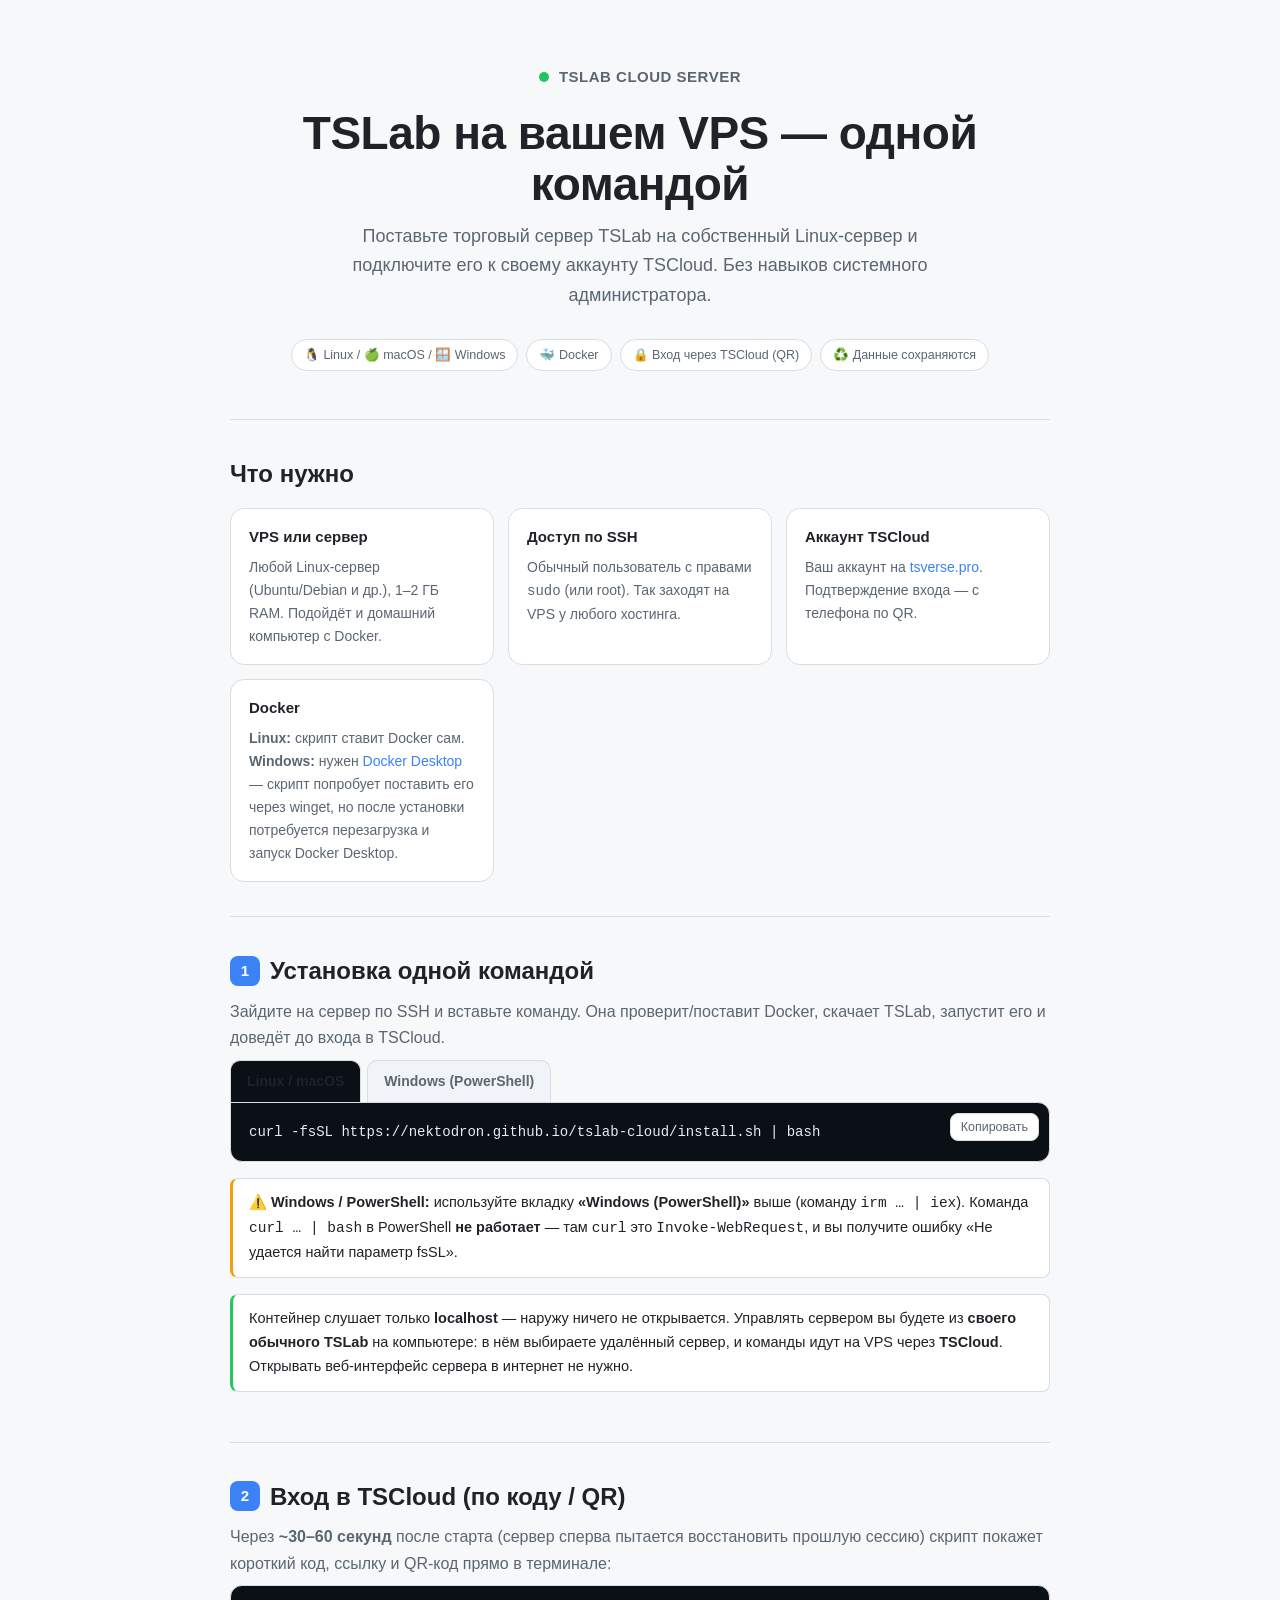
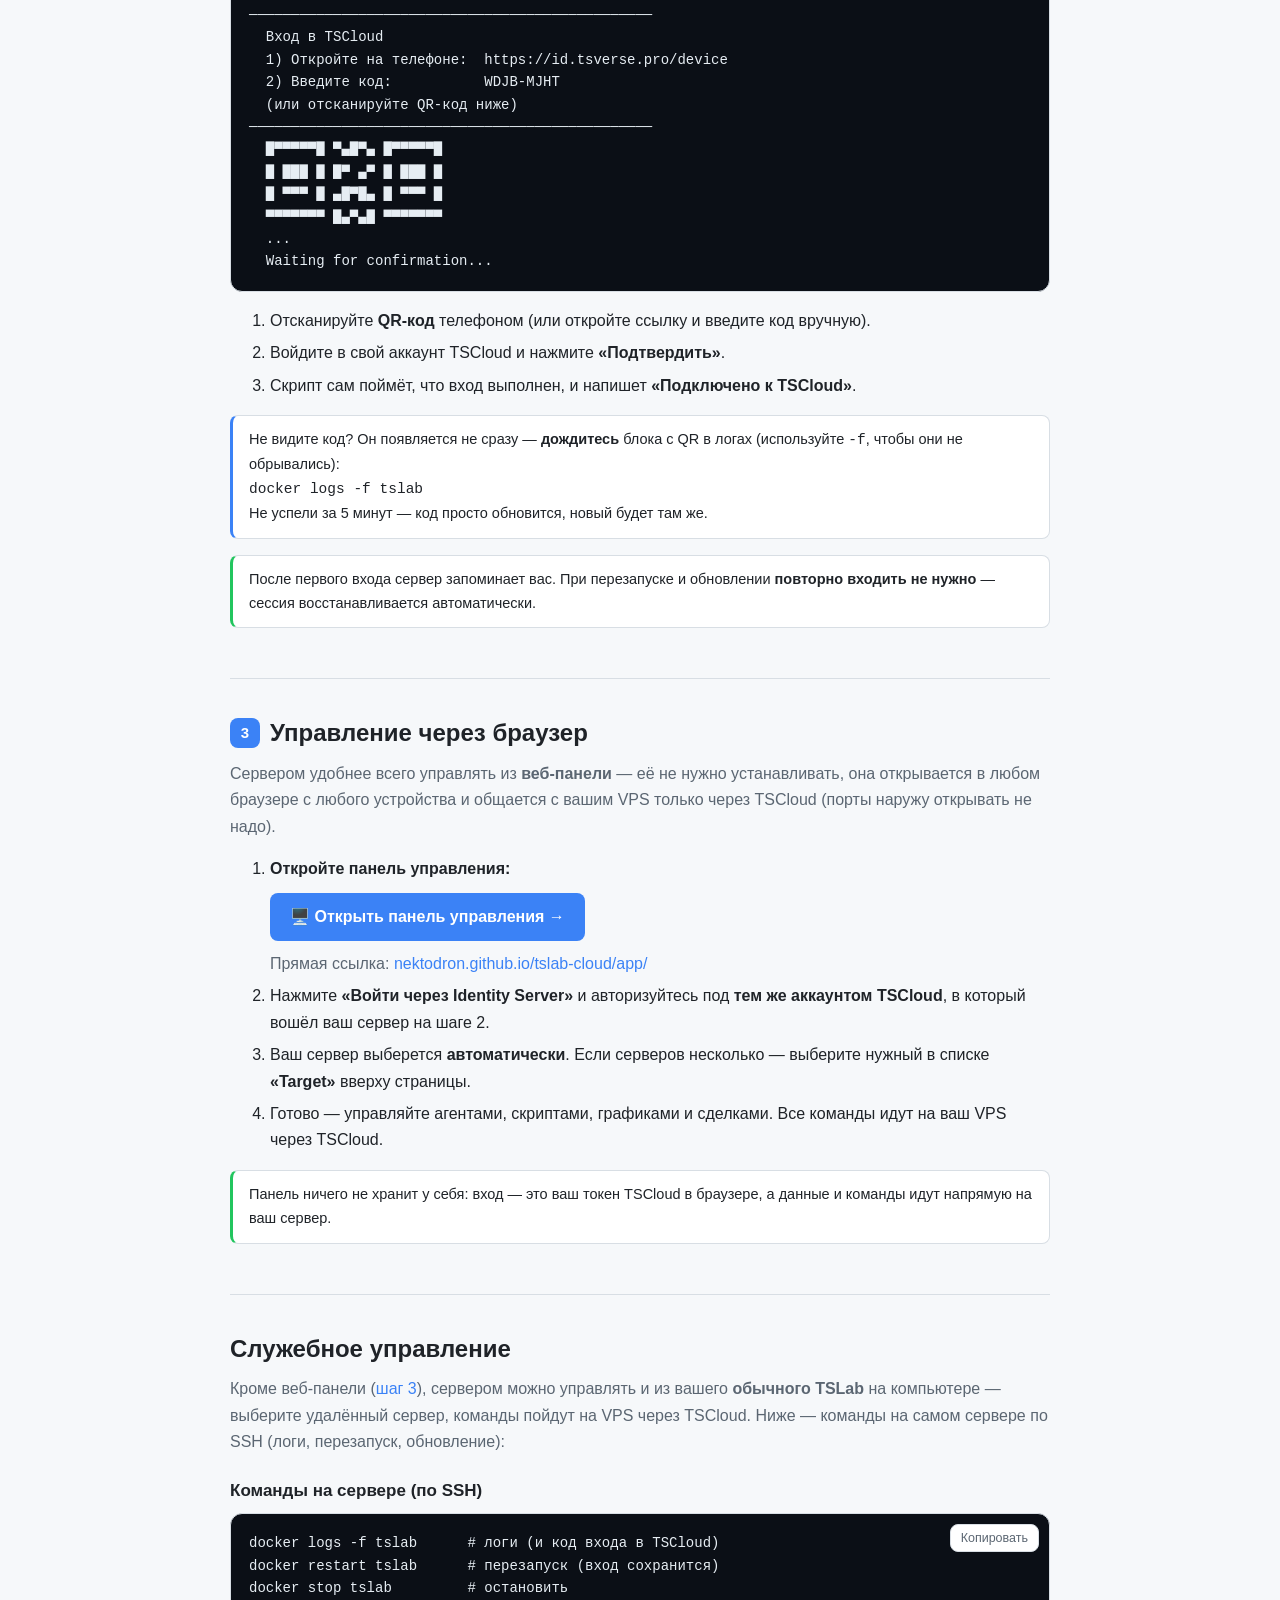
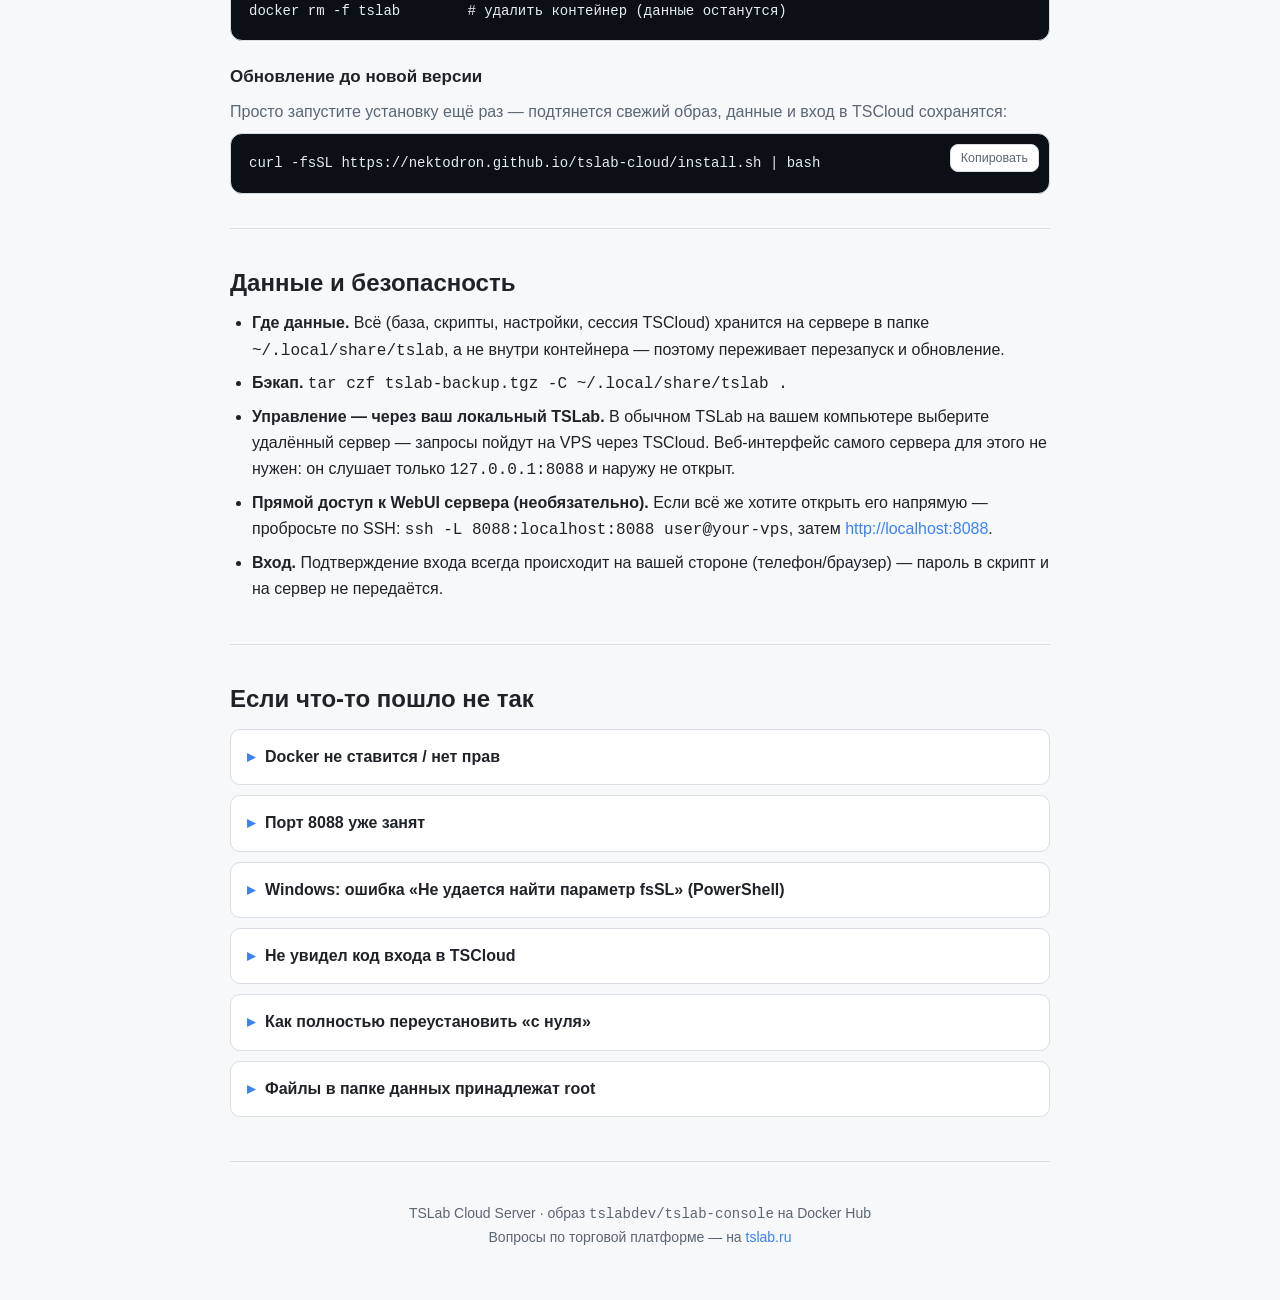
==== docs/index.html @ ffdb09c0 "Landing: fix TSCloud account link to tsverse.pro (was tscloud.pro)" ====
<!DOCTYPE html>
<html lang="ru">
<head>
<meta charset="utf-8">
<meta name="viewport" content="width=device-width, initial-scale=1">
<title>TSLab в облаке — установка на свой VPS</title>
<meta name="description" content="Поставьте торговый сервер TSLab на свой Linux VPS одной командой и подключите к своему аккаунту TSCloud. Без админских навыков.">
<style>
  :root{
    --bg:#0d1117; --panel:#161b22; --panel2:#1c2230; --border:#2b3340;
    --text:#e6edf3; --muted:#9aa7b4; --accent:#3b82f6; --accent2:#22c55e;
    --code:#0b0f16; --warn:#f59e0b; --radius:14px;
  }
  @media (prefers-color-scheme: light){
    :root{ --bg:#f6f8fa; --panel:#ffffff; --panel2:#f0f3f7; --border:#d8dee4;
      --text:#1f2328; --muted:#5b6672; --code:#0b0f16; }
  }
  *{box-sizing:border-box}
  html{scroll-behavior:smooth}
  body{margin:0;background:var(--bg);color:var(--text);
    font:16px/1.65 -apple-system,BlinkMacSystemFont,"Segoe UI",Roboto,Helvetica,Arial,sans-serif;
    -webkit-font-smoothing:antialiased}
  a{color:var(--accent);text-decoration:none}
  a:hover{text-decoration:underline}
  .wrap{max-width:860px;margin:0 auto;padding:0 20px}
  header.hero{padding:64px 0 40px;text-align:center}
  .logo{display:inline-flex;align-items:center;gap:10px;font-weight:700;font-size:15px;
    color:var(--muted);letter-spacing:.5px;text-transform:uppercase}
  .logo .dot{width:10px;height:10px;border-radius:50%;background:var(--accent2)}
  h1{font-size:clamp(30px,5vw,46px);line-height:1.1;margin:18px 0 12px;letter-spacing:-.5px}
  .sub{font-size:18px;color:var(--muted);max-width:620px;margin:0 auto 28px}
  .badges{display:flex;gap:8px;justify-content:center;flex-wrap:wrap;margin-bottom:8px}
  .badge{font-size:12.5px;color:var(--muted);background:var(--panel);border:1px solid var(--border);
    border-radius:999px;padding:5px 12px}
  section{padding:34px 0;border-top:1px solid var(--border)}
  h2{font-size:24px;margin:0 0 6px;display:flex;align-items:center;gap:10px}
  h2 .n{display:inline-grid;place-items:center;width:30px;height:30px;border-radius:8px;
    background:var(--accent);color:#fff;font-size:15px;font-weight:700;flex:0 0 auto}
  h3{font-size:17px;margin:22px 0 8px}
  p{margin:8px 0}
  .muted{color:var(--muted)}
  ul{margin:8px 0;padding-left:22px}
  li{margin:6px 0}
  .grid{display:grid;grid-template-columns:repeat(auto-fit,minmax(220px,1fr));gap:14px;margin-top:14px}
  .card{background:var(--panel);border:1px solid var(--border);border-radius:var(--radius);padding:16px 18px}
  .card h4{margin:0 0 6px;font-size:15px}
  .card p{margin:0;font-size:14px;color:var(--muted)}
  /* tabs */
  .tabs{display:flex;gap:6px;margin-bottom:0}
  .tab{padding:9px 16px;border:1px solid var(--border);border-bottom:none;background:var(--panel2);
    color:var(--muted);border-radius:10px 10px 0 0;cursor:pointer;font-size:14px;font-weight:600}
  .tab.active{background:var(--code);color:var(--text)}
  .codewrap{position:relative;background:var(--code);border:1px solid var(--border);border-radius:0 12px 12px 12px}
  .codewrap.solo{border-radius:12px}
  pre{margin:0;padding:18px 56px 18px 18px;overflow-x:auto;color:#e6edf3;
    font:14px/1.6 ui-monospace,SFMono-Regular,Menlo,Consolas,monospace}
  .copy{position:absolute;top:10px;right:10px;background:var(--panel);border:1px solid var(--border);
    color:var(--muted);border-radius:8px;padding:6px 10px;font-size:12.5px;cursor:pointer;transition:.15s}
  .copy:hover{color:var(--text);border-color:var(--accent)}
  .copy.done{color:var(--accent2);border-color:var(--accent2)}
  .hide{display:none}
  .note{background:var(--panel);border:1px solid var(--border);border-left:3px solid var(--accent);
    border-radius:8px;padding:12px 16px;margin:16px 0;font-size:14.5px}
  .note.warn{border-left-color:var(--warn)}
  .note.ok{border-left-color:var(--accent2)}
  details{background:var(--panel);border:1px solid var(--border);border-radius:10px;padding:0 16px;margin:10px 0}
  summary{cursor:pointer;padding:14px 0;font-weight:600;list-style:none}
  summary::-webkit-details-marker{display:none}
  summary::before{content:"▸";margin-right:10px;color:var(--accent)}
  details[open] summary::before{content:"▾"}
  details .body{padding:0 0 14px;color:var(--muted);font-size:14.5px}
  kbd{background:var(--panel2);border:1px solid var(--border);border-radius:5px;padding:1px 6px;font-size:13px;
    font-family:ui-monospace,monospace}
  footer{padding:40px 0 60px;text-align:center;color:var(--muted);font-size:14px;border-top:1px solid var(--border)}
  .step-flow{counter-reset:none}
</style>
</head>
<body>
<div class="wrap">

  <header class="hero">
    <div class="logo"><span class="dot"></span> TSLab Cloud Server</div>
    <h1>TSLab на вашем VPS — одной командой</h1>
    <p class="sub">Поставьте торговый сервер TSLab на собственный Linux-сервер и подключите его
      к своему аккаунту TSCloud. Без навыков системного администратора.</p>
    <div class="badges">
      <span class="badge">🐧 Linux / 🍏 macOS / 🪟 Windows</span>
      <span class="badge">🐳 Docker</span>
      <span class="badge">🔒 Вход через TSCloud (QR)</span>
      <span class="badge">♻️ Данные сохраняются</span>
    </div>
  </header>

  <!-- ТРЕБОВАНИЯ -->
  <section id="req">
    <h2>Что нужно</h2>
    <div class="grid">
      <div class="card"><h4>VPS или сервер</h4><p>Любой Linux-сервер (Ubuntu/Debian и др.), 1–2 ГБ RAM. Подойдёт и домашний компьютер с Docker.</p></div>
      <div class="card"><h4>Доступ по SSH</h4><p>Обычный пользователь с правами <code>sudo</code> (или root). Так заходят на VPS у любого хостинга.</p></div>
      <div class="card"><h4>Аккаунт TSCloud</h4><p>Ваш аккаунт на <a href="https://www.tsverse.pro/" target="_blank" rel="noopener">tsverse.pro</a>. Подтверждение входа — с телефона по QR.</p></div>
      <div class="card"><h4>Docker</h4><p><b>Linux:</b> скрипт ставит Docker сам. <b>Windows:</b> нужен
        <a href="https://www.docker.com/products/docker-desktop/" target="_blank" rel="noopener">Docker Desktop</a>
        — скрипт попробует поставить его через winget, но после установки потребуется перезагрузка и запуск Docker Desktop.</p></div>
    </div>
  </section>

  <!-- ШАГ 1 -->
  <section id="install">
    <h2><span class="n">1</span> Установка одной командой</h2>
    <p class="muted">Зайдите на сервер по SSH и вставьте команду. Она проверит/поставит Docker, скачает
      TSLab, запустит его и доведёт до входа в TSCloud.</p>

    <div class="tabs">
      <div class="tab active" data-os="nix">Linux / macOS</div>
      <div class="tab" data-os="win">Windows (PowerShell)</div>
    </div>

    <div class="codewrap" data-pane="nix">
      <button class="copy">Копировать</button>
      <pre><code>curl -fsSL https://nektodron.github.io/tslab-cloud/install.sh | bash</code></pre>
    </div>
    <div class="codewrap hide" data-pane="win">
      <button class="copy">Копировать</button>
      <pre><code>irm https://nektodron.github.io/tslab-cloud/install.ps1 | iex</code></pre>
    </div>

    <div class="note warn">⚠️ <b>Windows / PowerShell:</b> используйте вкладку <b>«Windows (PowerShell)»</b> выше
      (команду <code>irm … | iex</code>). Команда <code>curl … | bash</code> в PowerShell <b>не работает</b> —
      там <code>curl</code> это <code>Invoke-WebRequest</code>, и вы получите ошибку «Не удается найти параметр fsSL».</div>

    <div class="note ok">Контейнер слушает только <b>localhost</b> — наружу ничего не открывается.
      Управлять сервером вы будете из <b>своего обычного TSLab</b> на компьютере: в нём выбираете
      удалённый сервер, и команды идут на VPS через <b>TSCloud</b>. Открывать веб-интерфейс сервера в интернет не нужно.</div>
  </section>

  <!-- ШАГ 2 -->
  <section id="login">
    <h2><span class="n">2</span> Вход в TSCloud (по коду / QR)</h2>
    <p class="muted">Через <b>~30–60 секунд</b> после старта (сервер сперва пытается восстановить прошлую
      сессию) скрипт покажет короткий код, ссылку и QR-код прямо в терминале:</p>
    <div class="codewrap solo">
<pre><code>────────────────────────────────────────────────
  Вход в TSCloud
  1) Откройте на телефоне:  https://id.tsverse.pro/device
  2) Введите код:           WDJB-MJHT
  (или отсканируйте QR-код ниже)
────────────────────────────────────────────────
  █▀▀▀▀▀█ ▀▄█▀▄ █▀▀▀▀▀█
  █ ███ █ █▀ ▄▀ █ ███ █
  █ ▀▀▀ █ ▄█▀█▄ █ ▀▀▀ █
  ▀▀▀▀▀▀▀ █▄▀▄█ ▀▀▀▀▀▀▀
  ...
  Waiting for confirmation...</code></pre>
    </div>
    <ol>
      <li>Отсканируйте <b>QR-код</b> телефоном (или откройте ссылку и введите код вручную).</li>
      <li>Войдите в свой аккаунт TSCloud и нажмите <b>«Подтвердить»</b>.</li>
      <li>Скрипт сам поймёт, что вход выполнен, и напишет <b>«Подключено к TSCloud»</b>.</li>
    </ol>
    <div class="note">Не видите код? Он появляется не сразу — <b>дождитесь</b> блока с QR в логах
      (используйте <code>-f</code>, чтобы они не обрывались):
      <br><code>docker logs -f tslab</code>
      <br>Не успели за 5 минут — код просто обновится, новый будет там же.</div>
    <div class="note ok">После первого входа сервер запоминает вас. При перезапуске и обновлении
      <b>повторно входить не нужно</b> — сессия восстанавливается автоматически.</div>
  </section>

  <!-- ШАГ 3 -->
  <section id="panel">
    <h2><span class="n">3</span> Управление через браузер</h2>
    <p class="muted">Сервером удобнее всего управлять из <b>веб-панели</b> — её не нужно устанавливать,
      она открывается в любом браузере с любого устройства и общается с вашим VPS только через TSCloud
      (порты наружу открывать не надо).</p>
    <ol>
      <li><b>Откройте панель управления:</b>
        <div style="margin:10px 0">
          <a href="app/" target="_blank" rel="noopener"
             style="background:var(--accent);color:#fff;padding:11px 20px;border-radius:8px;text-decoration:none;font-weight:600;display:inline-block">🖥️ Открыть панель управления →</a>
        </div>
        <span class="muted">Прямая ссылка: <a href="app/" target="_blank" rel="noopener">nektodron.github.io/tslab-cloud/app/</a></span>
      </li>
      <li>Нажмите <b>«Войти через Identity Server»</b> и авторизуйтесь под <b>тем же аккаунтом TSCloud</b>,
        в который вошёл ваш сервер на шаге 2.</li>
      <li>Ваш сервер выберется <b>автоматически</b>. Если серверов несколько — выберите нужный в списке
        <b>«Target»</b> вверху страницы.</li>
      <li>Готово — управляйте агентами, скриптами, графиками и сделками. Все команды идут на ваш VPS через TSCloud.</li>
    </ol>
    <div class="note ok">Панель ничего не хранит у себя: вход — это ваш токен TSCloud в браузере, а данные
      и команды идут напрямую на ваш сервер.</div>
  </section>

  <!-- УПРАВЛЕНИЕ -->
  <section id="manage">
    <h2>Служебное управление</h2>
    <p class="muted">Кроме веб-панели (<a href="#panel">шаг 3</a>), сервером можно управлять и из вашего
      <b>обычного TSLab</b> на компьютере — выберите удалённый сервер, команды пойдут на VPS через TSCloud.
      Ниже — команды на самом сервере по SSH (логи, перезапуск, обновление):</p>
    <h3>Команды на сервере (по SSH)</h3>
    <div class="codewrap solo">
      <button class="copy">Копировать</button>
<pre><code>docker logs -f tslab      # логи (и код входа в TSCloud)
docker restart tslab      # перезапуск (вход сохранится)
docker stop tslab         # остановить
docker rm -f tslab        # удалить контейнер (данные останутся)</code></pre>
    </div>

    <h3>Обновление до новой версии</h3>
    <p class="muted">Просто запустите установку ещё раз — подтянется свежий образ, данные и вход в TSCloud сохранятся:</p>
    <div class="codewrap solo">
      <button class="copy">Копировать</button>
      <pre><code>curl -fsSL https://nektodron.github.io/tslab-cloud/install.sh | bash</code></pre>
    </div>
  </section>

  <!-- ДАННЫЕ И БЕЗОПАСНОСТЬ -->
  <section id="data">
    <h2>Данные и безопасность</h2>
    <ul>
      <li><b>Где данные.</b> Всё (база, скрипты, настройки, сессия TSCloud) хранится на сервере в папке
        <code>~/.local/share/tslab</code>, а не внутри контейнера — поэтому переживает перезапуск и обновление.</li>
      <li><b>Бэкап.</b> <code>tar czf tslab-backup.tgz -C ~/.local/share/tslab .</code></li>
      <li><b>Управление — через ваш локальный TSLab.</b> В обычном TSLab на вашем компьютере выберите
        удалённый сервер — запросы пойдут на VPS через TSCloud. Веб-интерфейс самого сервера для этого не
        нужен: он слушает только <code>127.0.0.1:8088</code> и наружу не открыт.</li>
      <li><b>Прямой доступ к WebUI сервера (необязательно).</b> Если всё же хотите открыть его напрямую —
        пробросьте по SSH: <code>ssh -L 8088:localhost:8088 user@your-vps</code>, затем
        <a href="http://localhost:8088" target="_blank" rel="noopener">http://localhost:8088</a>.</li>
      <li><b>Вход.</b> Подтверждение входа всегда происходит на вашей стороне (телефон/браузер) — пароль в
        скрипт и на сервер не передаётся.</li>
    </ul>
  </section>

  <!-- TROUBLESHOOTING -->
  <section id="faq">
    <h2>Если что-то пошло не так</h2>

    <details><summary>Docker не ставится / нет прав</summary>
      <div class="body">Нужны права <kbd>sudo</kbd> или root. На большинстве VPS вы заходите под root либо под
        пользователем с sudo. Установить Docker вручную: <a href="https://docs.docker.com/engine/install/" target="_blank" rel="noopener">docs.docker.com/engine/install</a>, затем запустите команду установки снова.</div></details>

    <details><summary>Порт 8088 уже занят</summary>
      <div class="body">Запустите с другим портом:
        <br><code>TSLAB_PORT=8090 bash -c "$(curl -fsSL https://nektodron.github.io/tslab-cloud/install.sh)"</code></div></details>

    <details><summary>Windows: ошибка «Не удается найти параметр fsSL» (PowerShell)</summary>
      <div class="body">Вы вставили Linux-команду в PowerShell. Возьмите команду из вкладки
        <b>Windows (PowerShell)</b>:
        <br><code>irm https://nektodron.github.io/tslab-cloud/install.ps1 | iex</code></div></details>

    <details><summary>Не увидел код входа в TSCloud</summary>
      <div class="body">Код появляется через <b>~30–60 секунд</b> после старта (сервер сперва пытается
        восстановить прошлую сессию). Смотрите логи с <code>-f</code> и дождитесь блока с QR:
        <code>docker logs -f tslab</code>. Если вход уже был выполнен ранее, кода не будет — сессия
        восстановлена автоматически.</div></details>

    <details><summary>Как полностью переустановить «с нуля»</summary>
      <div class="body">Удалите контейнер и данные, затем установите заново:
        <br><code>docker rm -f tslab &amp;&amp; rm -rf ~/.local/share/tslab</code></div></details>

    <details><summary>Файлы в папке данных принадлежат root</summary>
      <div class="body">Контейнер работает от root, поэтому файлы в <code>~/.local/share/tslab</code> создаются от
        root. На своём VPS это нормально. Управлять/удалять их можно через <kbd>sudo</kbd>.</div></details>
  </section>

  <footer>
    TSLab Cloud Server · образ <code>tslabdev/tslab-console</code> на Docker Hub<br>
    Вопросы по торговой платформе — на <a href="https://tslab.ru" target="_blank" rel="noopener">tslab.ru</a>
  </footer>

</div>

<script>
  // tabs
  document.querySelectorAll('.tab').forEach(function(t){
    t.addEventListener('click', function(){
      document.querySelectorAll('.tab').forEach(x=>x.classList.remove('active'));
      t.classList.add('active');
      var os = t.dataset.os;
      document.querySelectorAll('[data-pane]').forEach(function(p){
        p.classList.toggle('hide', p.dataset.pane !== os);
      });
    });
  });
  // copy buttons
  document.querySelectorAll('.copy').forEach(function(btn){
    btn.addEventListener('click', function(){
      var code = btn.parentElement.querySelector('code').innerText;
      navigator.clipboard.writeText(code).then(function(){
        var old = btn.textContent;
        btn.textContent = 'Скопировано ✓'; btn.classList.add('done');
        setTimeout(function(){ btn.textContent = old; btn.classList.remove('done'); }, 1600);
      });
    });
  });
  // Auto-select the Windows tab for Windows visitors — the most common install mistake is pasting
  // the Linux `curl … | bash` command into PowerShell.
  (function(){
    var isWin = /Win/i.test(navigator.platform || '') || /Windows/i.test(navigator.userAgent || '');
    if (isWin) {
      var winTab = document.querySelector('.tab[data-os="win"]');
      if (winTab) winTab.click();
    }
  })();
</script>
</body>
</html>
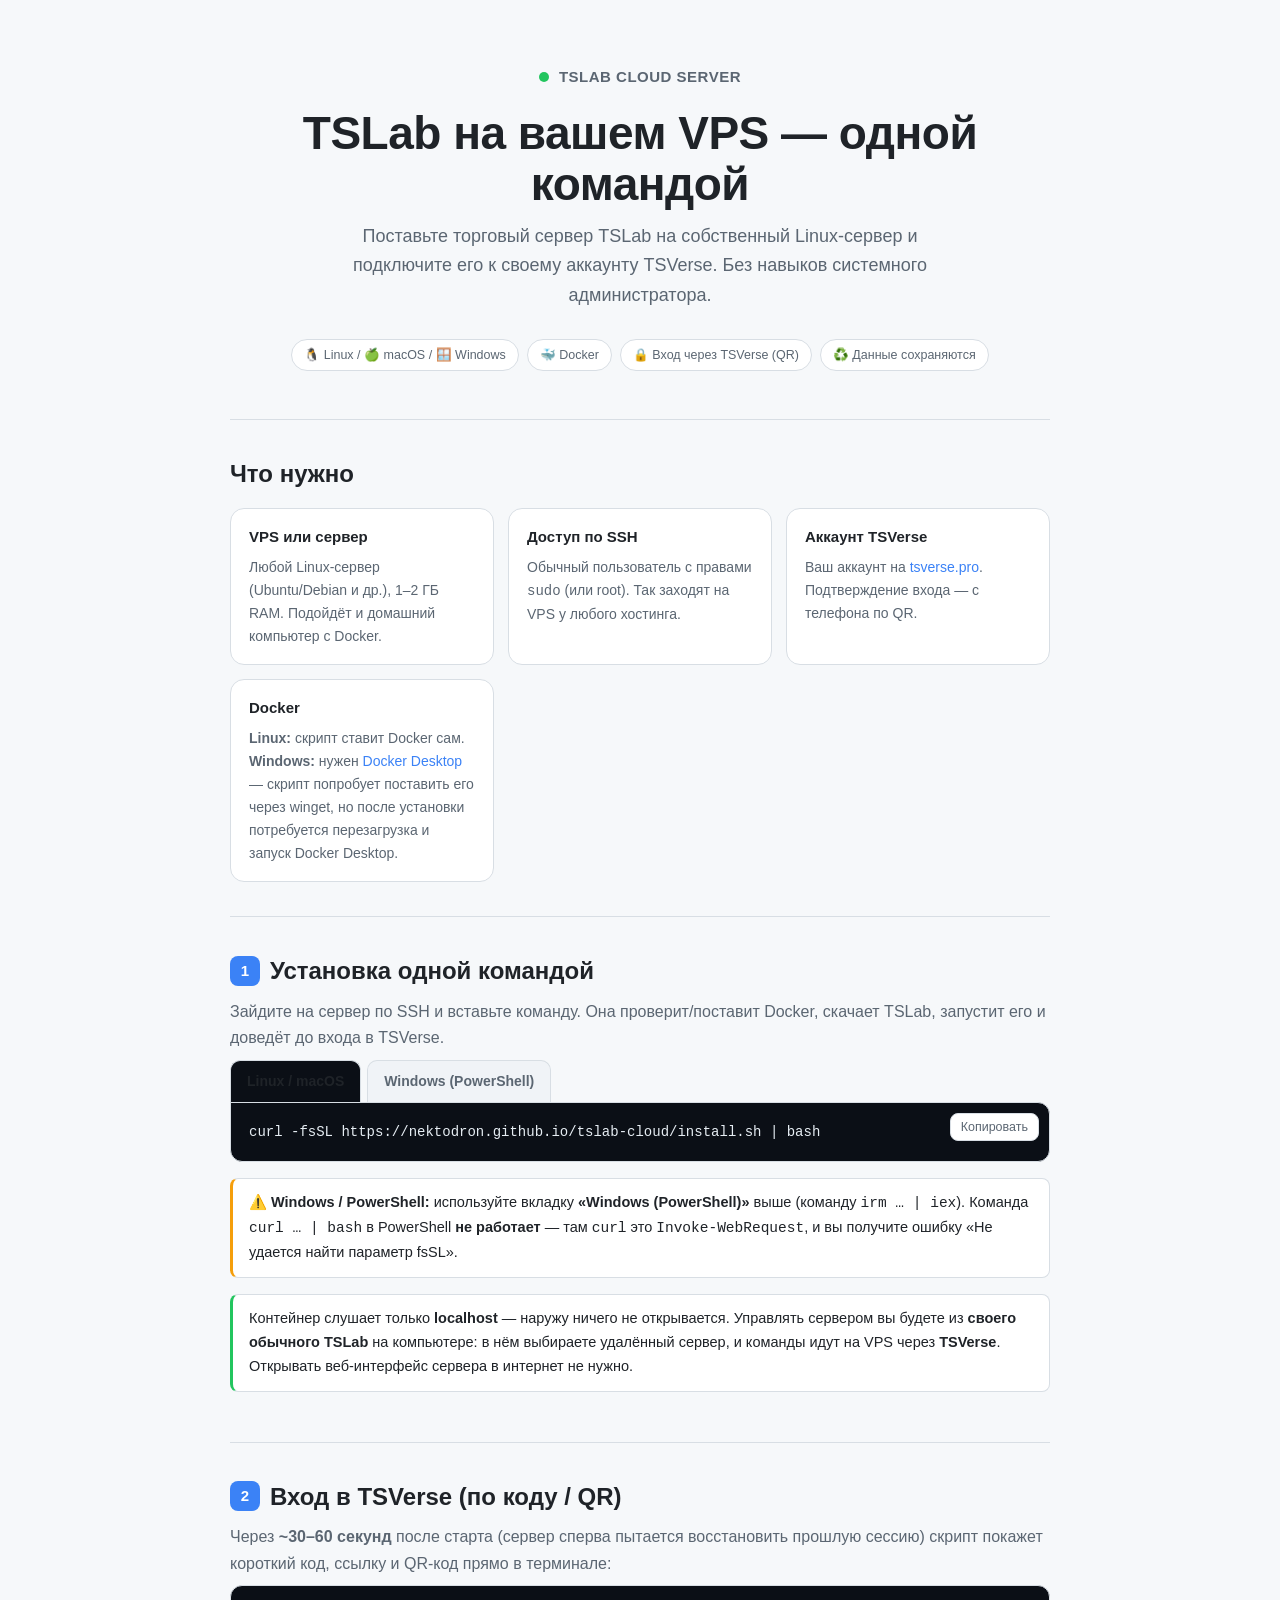
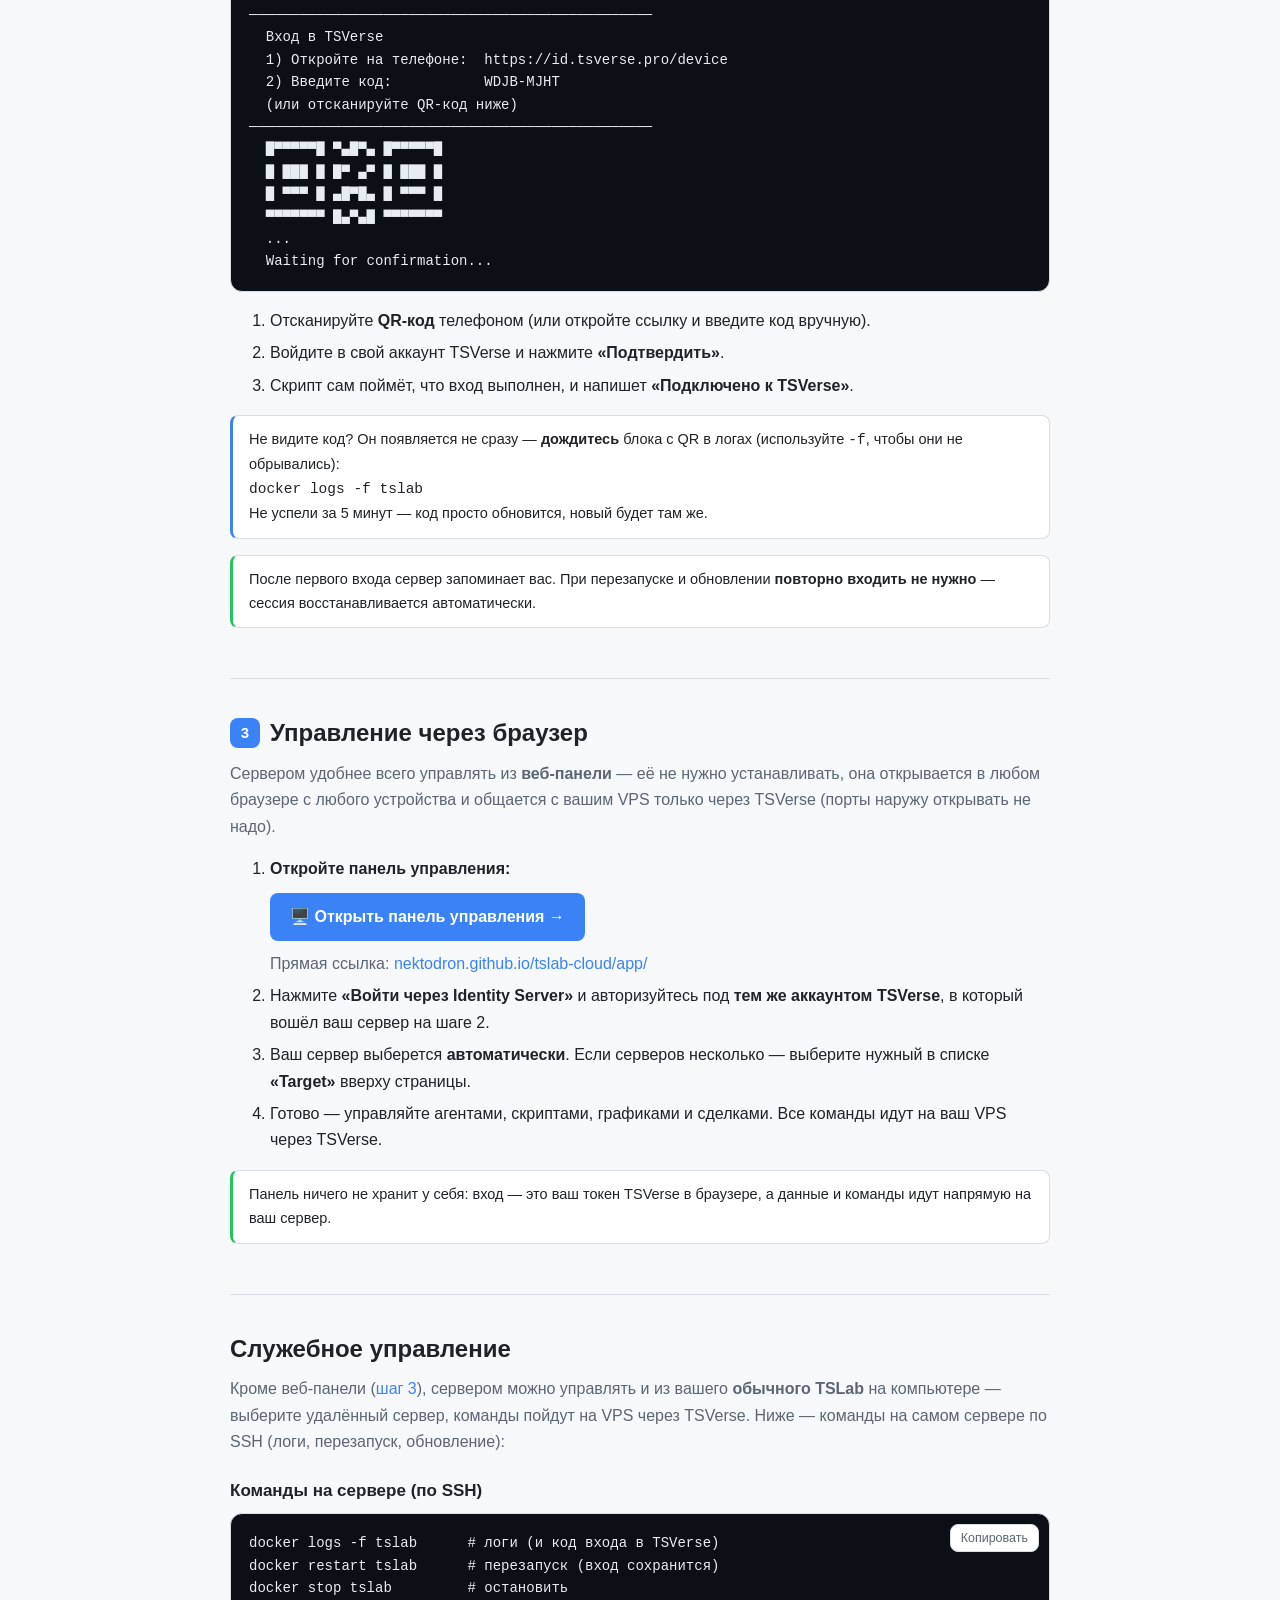
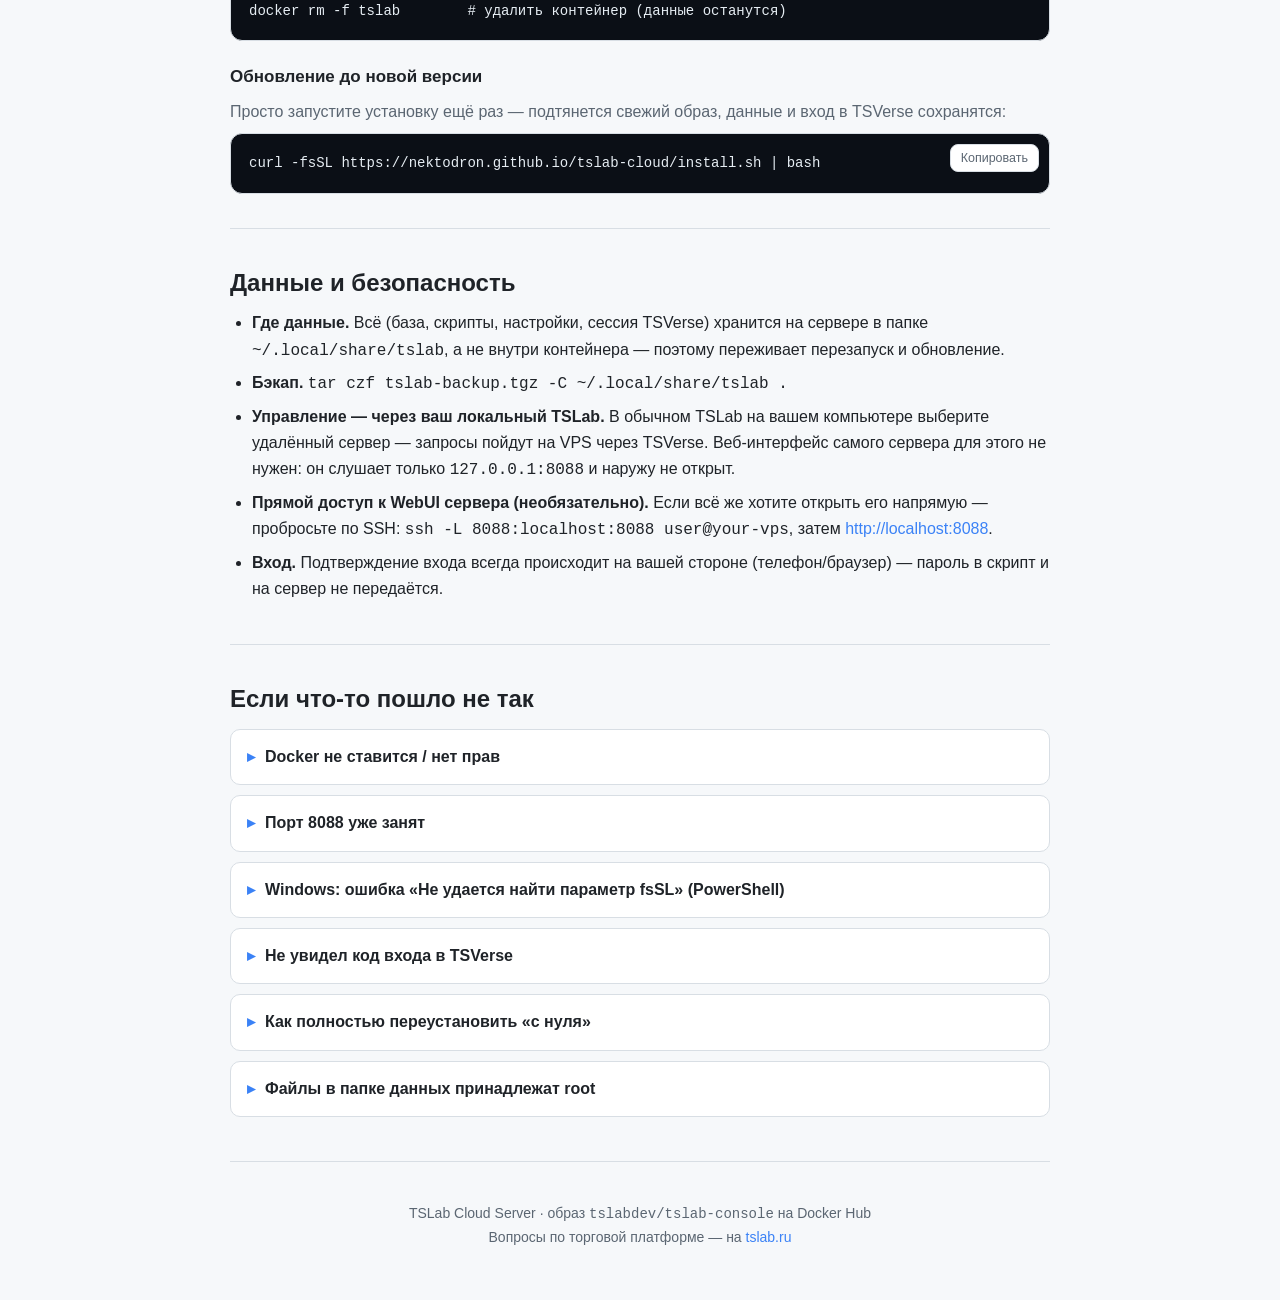
==== commit 22e3f69e: "Rebrand TSCloud -> TSVerse across landing, install scripts and README (project name is TSVerse)" ====
--- a/docs/index.html
+++ b/docs/index.html
@@ -4,7 +4,7 @@
 <meta charset="utf-8">
 <meta name="viewport" content="width=device-width, initial-scale=1">
 <title>TSLab в облаке — установка на свой VPS</title>
-<meta name="description" content="Поставьте торговый сервер TSLab на свой Linux VPS одной командой и подключите к своему аккаунту TSCloud. Без админских навыков.">
+<meta name="description" content="Поставьте торговый сервер TSLab на свой Linux VPS одной командой и подключите к своему аккаунту TSVerse. Без админских навыков.">
 <style>
   :root{
     --bg:#0d1117; --panel:#161b22; --panel2:#1c2230; --border:#2b3340;
@@ -82,11 +82,11 @@
     <div class="logo"><span class="dot"></span> TSLab Cloud Server</div>
     <h1>TSLab на вашем VPS — одной командой</h1>
     <p class="sub">Поставьте торговый сервер TSLab на собственный Linux-сервер и подключите его
-      к своему аккаунту TSCloud. Без навыков системного администратора.</p>
+      к своему аккаунту TSVerse. Без навыков системного администратора.</p>
     <div class="badges">
       <span class="badge">🐧 Linux / 🍏 macOS / 🪟 Windows</span>
       <span class="badge">🐳 Docker</span>
-      <span class="badge">🔒 Вход через TSCloud (QR)</span>
+      <span class="badge">🔒 Вход через TSVerse (QR)</span>
       <span class="badge">♻️ Данные сохраняются</span>
     </div>
   </header>
@@ -97,7 +97,7 @@
     <div class="grid">
       <div class="card"><h4>VPS или сервер</h4><p>Любой Linux-сервер (Ubuntu/Debian и др.), 1–2 ГБ RAM. Подойдёт и домашний компьютер с Docker.</p></div>
       <div class="card"><h4>Доступ по SSH</h4><p>Обычный пользователь с правами <code>sudo</code> (или root). Так заходят на VPS у любого хостинга.</p></div>
-      <div class="card"><h4>Аккаунт TSCloud</h4><p>Ваш аккаунт на <a href="https://www.tsverse.pro/" target="_blank" rel="noopener">tsverse.pro</a>. Подтверждение входа — с телефона по QR.</p></div>
+      <div class="card"><h4>Аккаунт TSVerse</h4><p>Ваш аккаунт на <a href="https://www.tsverse.pro/" target="_blank" rel="noopener">tsverse.pro</a>. Подтверждение входа — с телефона по QR.</p></div>
       <div class="card"><h4>Docker</h4><p><b>Linux:</b> скрипт ставит Docker сам. <b>Windows:</b> нужен
         <a href="https://www.docker.com/products/docker-desktop/" target="_blank" rel="noopener">Docker Desktop</a>
         — скрипт попробует поставить его через winget, но после установки потребуется перезагрузка и запуск Docker Desktop.</p></div>
@@ -108,7 +108,7 @@
   <section id="install">
     <h2><span class="n">1</span> Установка одной командой</h2>
     <p class="muted">Зайдите на сервер по SSH и вставьте команду. Она проверит/поставит Docker, скачает
-      TSLab, запустит его и доведёт до входа в TSCloud.</p>
+      TSLab, запустит его и доведёт до входа в TSVerse.</p>
 
     <div class="tabs">
       <div class="tab active" data-os="nix">Linux / macOS</div>
@@ -130,17 +130,17 @@
 
     <div class="note ok">Контейнер слушает только <b>localhost</b> — наружу ничего не открывается.
       Управлять сервером вы будете из <b>своего обычного TSLab</b> на компьютере: в нём выбираете
-      удалённый сервер, и команды идут на VPS через <b>TSCloud</b>. Открывать веб-интерфейс сервера в интернет не нужно.</div>
+      удалённый сервер, и команды идут на VPS через <b>TSVerse</b>. Открывать веб-интерфейс сервера в интернет не нужно.</div>
   </section>
 
   <!-- ШАГ 2 -->
   <section id="login">
-    <h2><span class="n">2</span> Вход в TSCloud (по коду / QR)</h2>
+    <h2><span class="n">2</span> Вход в TSVerse (по коду / QR)</h2>
     <p class="muted">Через <b>~30–60 секунд</b> после старта (сервер сперва пытается восстановить прошлую
       сессию) скрипт покажет короткий код, ссылку и QR-код прямо в терминале:</p>
     <div class="codewrap solo">
 <pre><code>────────────────────────────────────────────────
-  Вход в TSCloud
+  Вход в TSVerse
   1) Откройте на телефоне:  https://id.tsverse.pro/device
   2) Введите код:           WDJB-MJHT
   (или отсканируйте QR-код ниже)
@@ -154,8 +154,8 @@
     </div>
     <ol>
       <li>Отсканируйте <b>QR-код</b> телефоном (или откройте ссылку и введите код вручную).</li>
-      <li>Войдите в свой аккаунт TSCloud и нажмите <b>«Подтвердить»</b>.</li>
-      <li>Скрипт сам поймёт, что вход выполнен, и напишет <b>«Подключено к TSCloud»</b>.</li>
+      <li>Войдите в свой аккаунт TSVerse и нажмите <b>«Подтвердить»</b>.</li>
+      <li>Скрипт сам поймёт, что вход выполнен, и напишет <b>«Подключено к TSVerse»</b>.</li>
     </ol>
     <div class="note">Не видите код? Он появляется не сразу — <b>дождитесь</b> блока с QR в логах
       (используйте <code>-f</code>, чтобы они не обрывались):
@@ -169,7 +169,7 @@
   <section id="panel">
     <h2><span class="n">3</span> Управление через браузер</h2>
     <p class="muted">Сервером удобнее всего управлять из <b>веб-панели</b> — её не нужно устанавливать,
-      она открывается в любом браузере с любого устройства и общается с вашим VPS только через TSCloud
+      она открывается в любом браузере с любого устройства и общается с вашим VPS только через TSVerse
       (порты наружу открывать не надо).</p>
     <ol>
       <li><b>Откройте панель управления:</b>
@@ -179,13 +179,13 @@
         </div>
         <span class="muted">Прямая ссылка: <a href="app/" target="_blank" rel="noopener">nektodron.github.io/tslab-cloud/app/</a></span>
       </li>
-      <li>Нажмите <b>«Войти через Identity Server»</b> и авторизуйтесь под <b>тем же аккаунтом TSCloud</b>,
+      <li>Нажмите <b>«Войти через Identity Server»</b> и авторизуйтесь под <b>тем же аккаунтом TSVerse</b>,
         в который вошёл ваш сервер на шаге 2.</li>
       <li>Ваш сервер выберется <b>автоматически</b>. Если серверов несколько — выберите нужный в списке
         <b>«Target»</b> вверху страницы.</li>
-      <li>Готово — управляйте агентами, скриптами, графиками и сделками. Все команды идут на ваш VPS через TSCloud.</li>
+      <li>Готово — управляйте агентами, скриптами, графиками и сделками. Все команды идут на ваш VPS через TSVerse.</li>
     </ol>
-    <div class="note ok">Панель ничего не хранит у себя: вход — это ваш токен TSCloud в браузере, а данные
+    <div class="note ok">Панель ничего не хранит у себя: вход — это ваш токен TSVerse в браузере, а данные
       и команды идут напрямую на ваш сервер.</div>
   </section>
 
@@ -193,19 +193,19 @@
   <section id="manage">
     <h2>Служебное управление</h2>
     <p class="muted">Кроме веб-панели (<a href="#panel">шаг 3</a>), сервером можно управлять и из вашего
-      <b>обычного TSLab</b> на компьютере — выберите удалённый сервер, команды пойдут на VPS через TSCloud.
+      <b>обычного TSLab</b> на компьютере — выберите удалённый сервер, команды пойдут на VPS через TSVerse.
       Ниже — команды на самом сервере по SSH (логи, перезапуск, обновление):</p>
     <h3>Команды на сервере (по SSH)</h3>
     <div class="codewrap solo">
       <button class="copy">Копировать</button>
-<pre><code>docker logs -f tslab      # логи (и код входа в TSCloud)
+<pre><code>docker logs -f tslab      # логи (и код входа в TSVerse)
 docker restart tslab      # перезапуск (вход сохранится)
 docker stop tslab         # остановить
 docker rm -f tslab        # удалить контейнер (данные останутся)</code></pre>
     </div>
 
     <h3>Обновление до новой версии</h3>
-    <p class="muted">Просто запустите установку ещё раз — подтянется свежий образ, данные и вход в TSCloud сохранятся:</p>
+    <p class="muted">Просто запустите установку ещё раз — подтянется свежий образ, данные и вход в TSVerse сохранятся:</p>
     <div class="codewrap solo">
       <button class="copy">Копировать</button>
       <pre><code>curl -fsSL https://nektodron.github.io/tslab-cloud/install.sh | bash</code></pre>
@@ -216,11 +216,11 @@
   <section id="data">
     <h2>Данные и безопасность</h2>
     <ul>
-      <li><b>Где данные.</b> Всё (база, скрипты, настройки, сессия TSCloud) хранится на сервере в папке
+      <li><b>Где данные.</b> Всё (база, скрипты, настройки, сессия TSVerse) хранится на сервере в папке
         <code>~/.local/share/tslab</code>, а не внутри контейнера — поэтому переживает перезапуск и обновление.</li>
       <li><b>Бэкап.</b> <code>tar czf tslab-backup.tgz -C ~/.local/share/tslab .</code></li>
       <li><b>Управление — через ваш локальный TSLab.</b> В обычном TSLab на вашем компьютере выберите
-        удалённый сервер — запросы пойдут на VPS через TSCloud. Веб-интерфейс самого сервера для этого не
+        удалённый сервер — запросы пойдут на VPS через TSVerse. Веб-интерфейс самого сервера для этого не
         нужен: он слушает только <code>127.0.0.1:8088</code> и наружу не открыт.</li>
       <li><b>Прямой доступ к WebUI сервера (необязательно).</b> Если всё же хотите открыть его напрямую —
         пробросьте по SSH: <code>ssh -L 8088:localhost:8088 user@your-vps</code>, затем
@@ -247,7 +247,7 @@
         <b>Windows (PowerShell)</b>:
         <br><code>irm https://nektodron.github.io/tslab-cloud/install.ps1 | iex</code></div></details>
 
-    <details><summary>Не увидел код входа в TSCloud</summary>
+    <details><summary>Не увидел код входа в TSVerse</summary>
       <div class="body">Код появляется через <b>~30–60 секунд</b> после старта (сервер сперва пытается
         восстановить прошлую сессию). Смотрите логи с <code>-f</code> и дождитесь блока с QR:
         <code>docker logs -f tslab</code>. Если вход уже был выполнен ранее, кода не будет — сессия
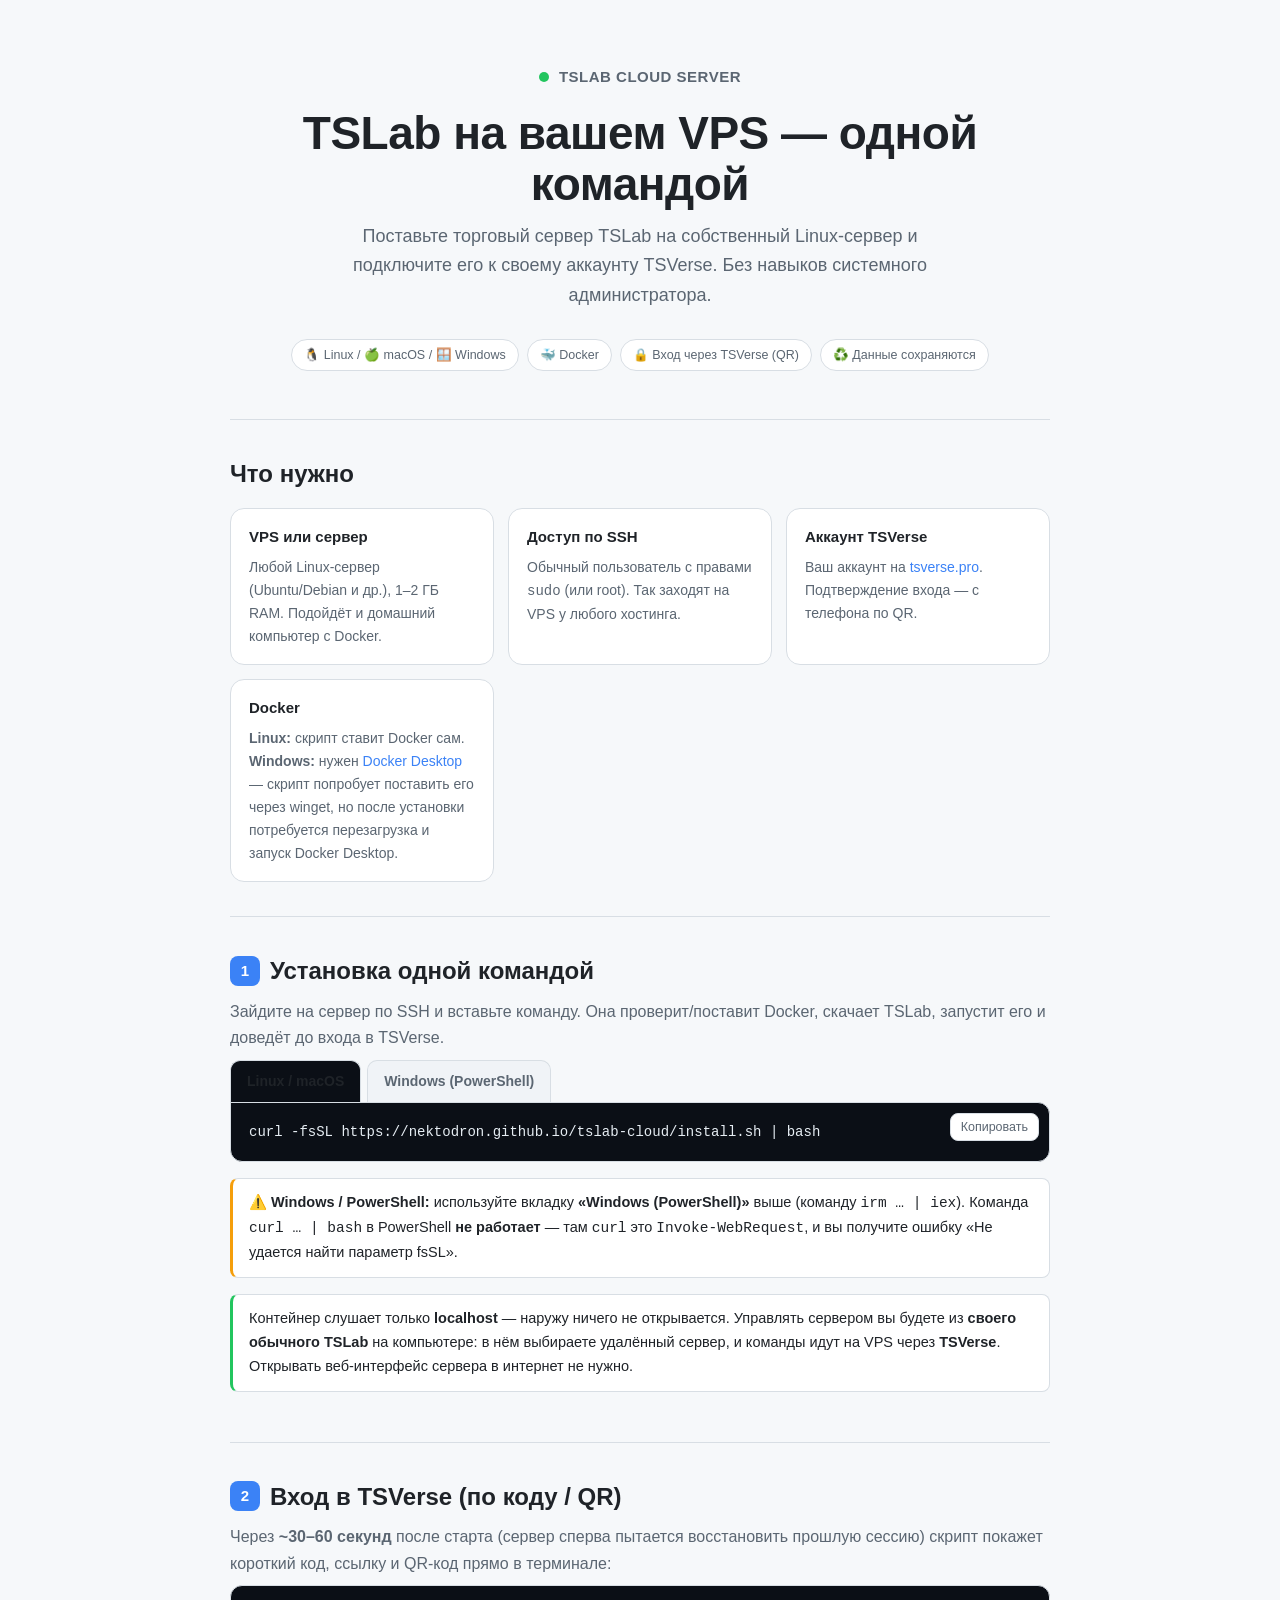
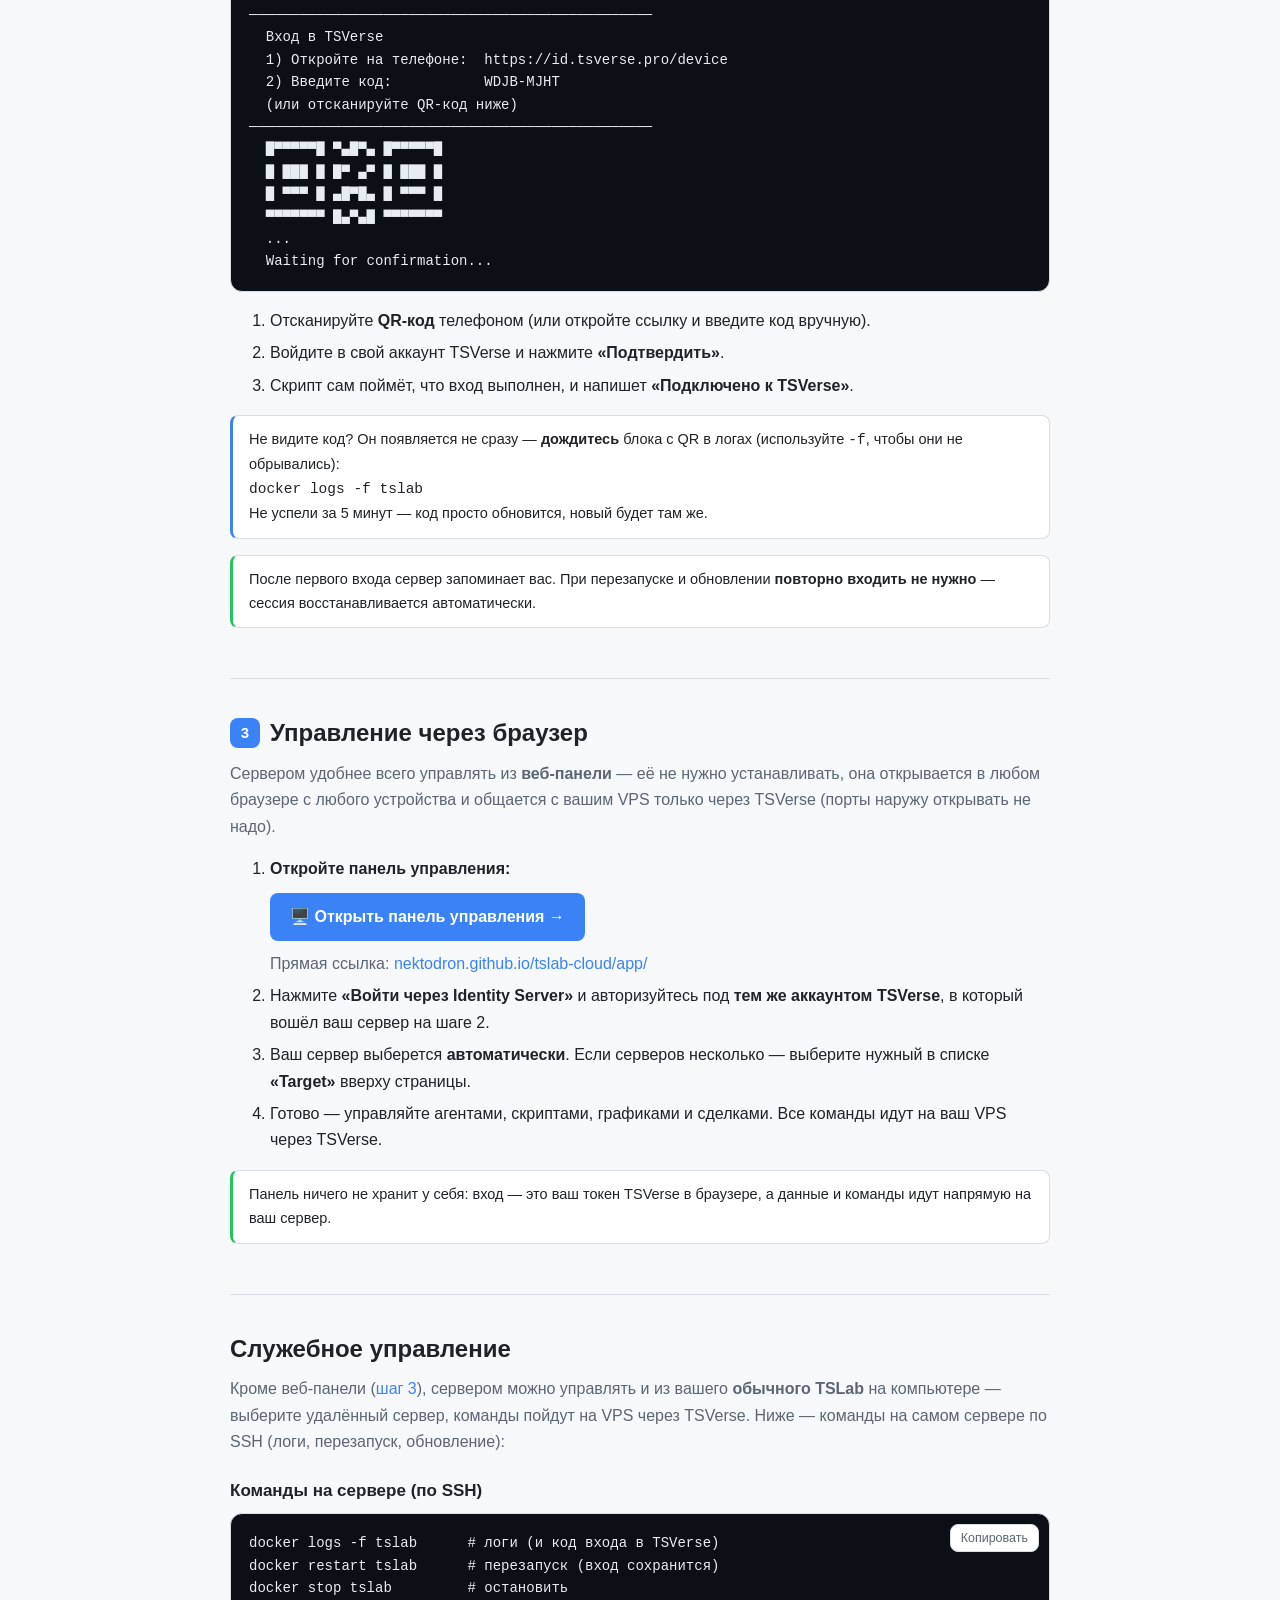
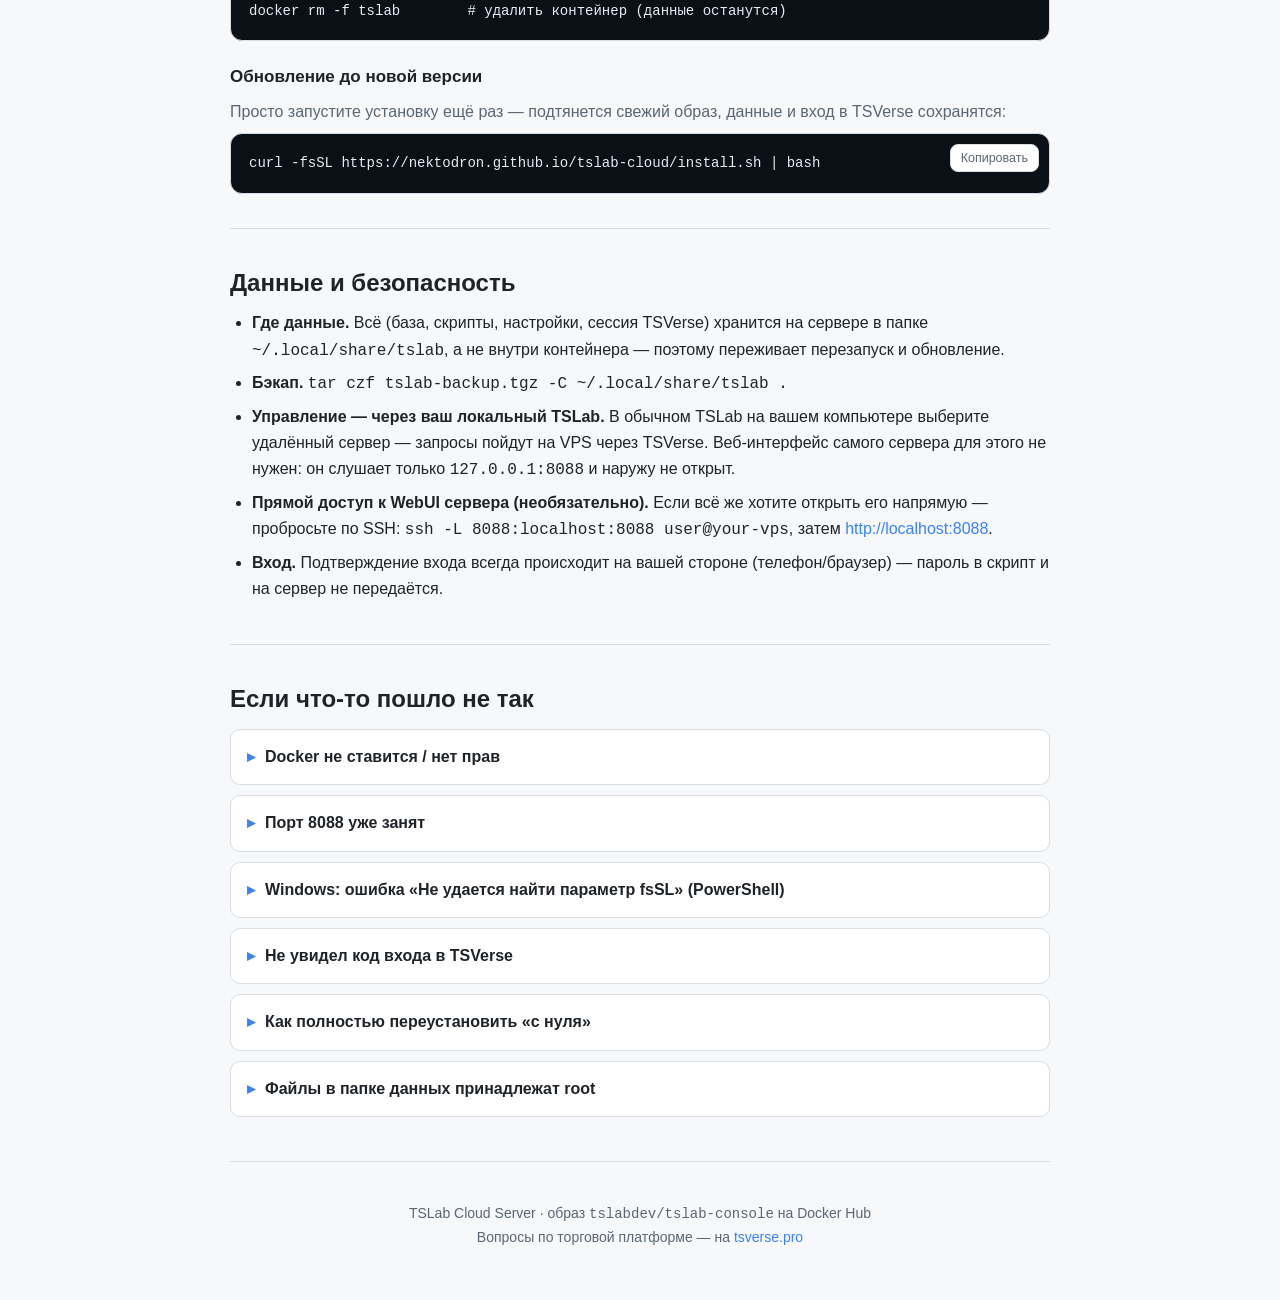
==== commit 172cc76e: "Landing: footer questions link -> tsverse.pro (was tslab.ru)" ====
--- a/docs/index.html
+++ b/docs/index.html
@@ -264,7 +264,7 @@
 
   <footer>
     TSLab Cloud Server · образ <code>tslabdev/tslab-console</code> на Docker Hub<br>
-    Вопросы по торговой платформе — на <a href="https://tslab.ru" target="_blank" rel="noopener">tslab.ru</a>
+    Вопросы по торговой платформе — на <a href="https://www.tsverse.pro/" target="_blank" rel="noopener">tsverse.pro</a>
   </footer>
 
 </div>
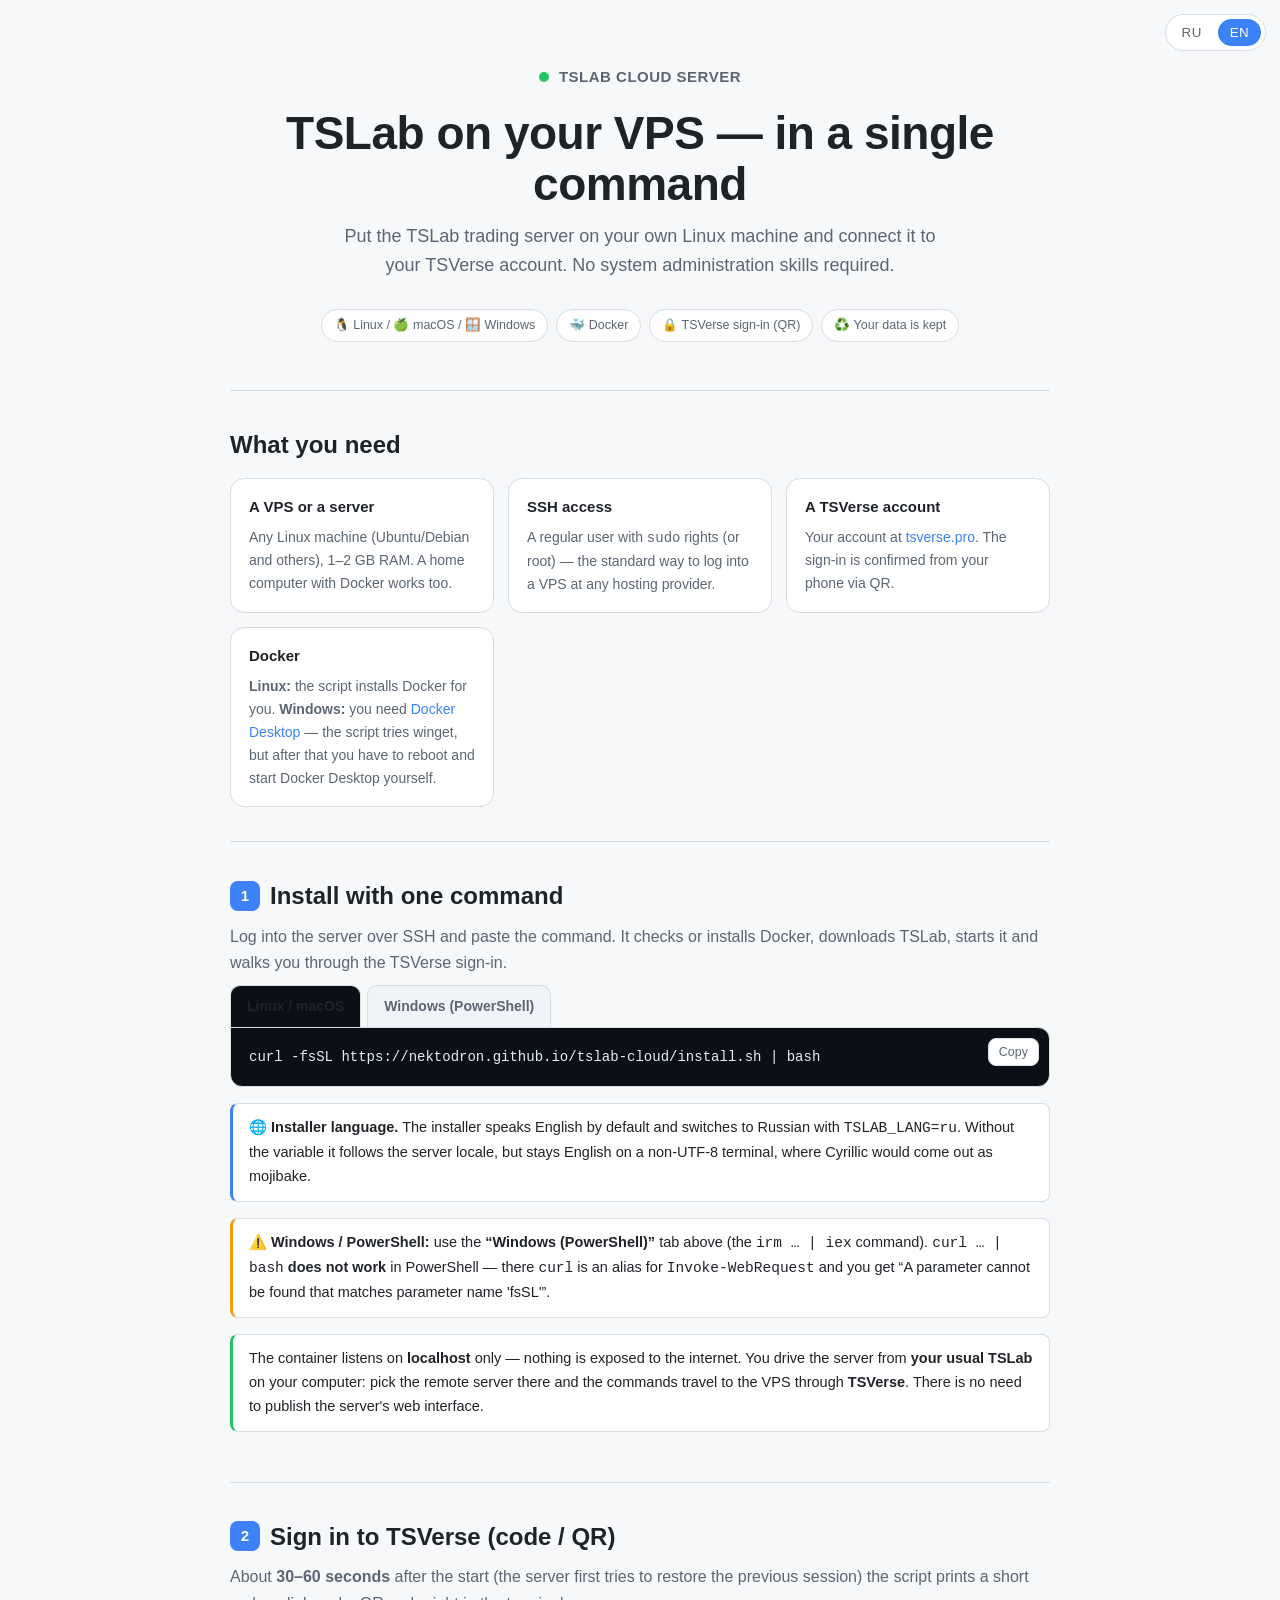
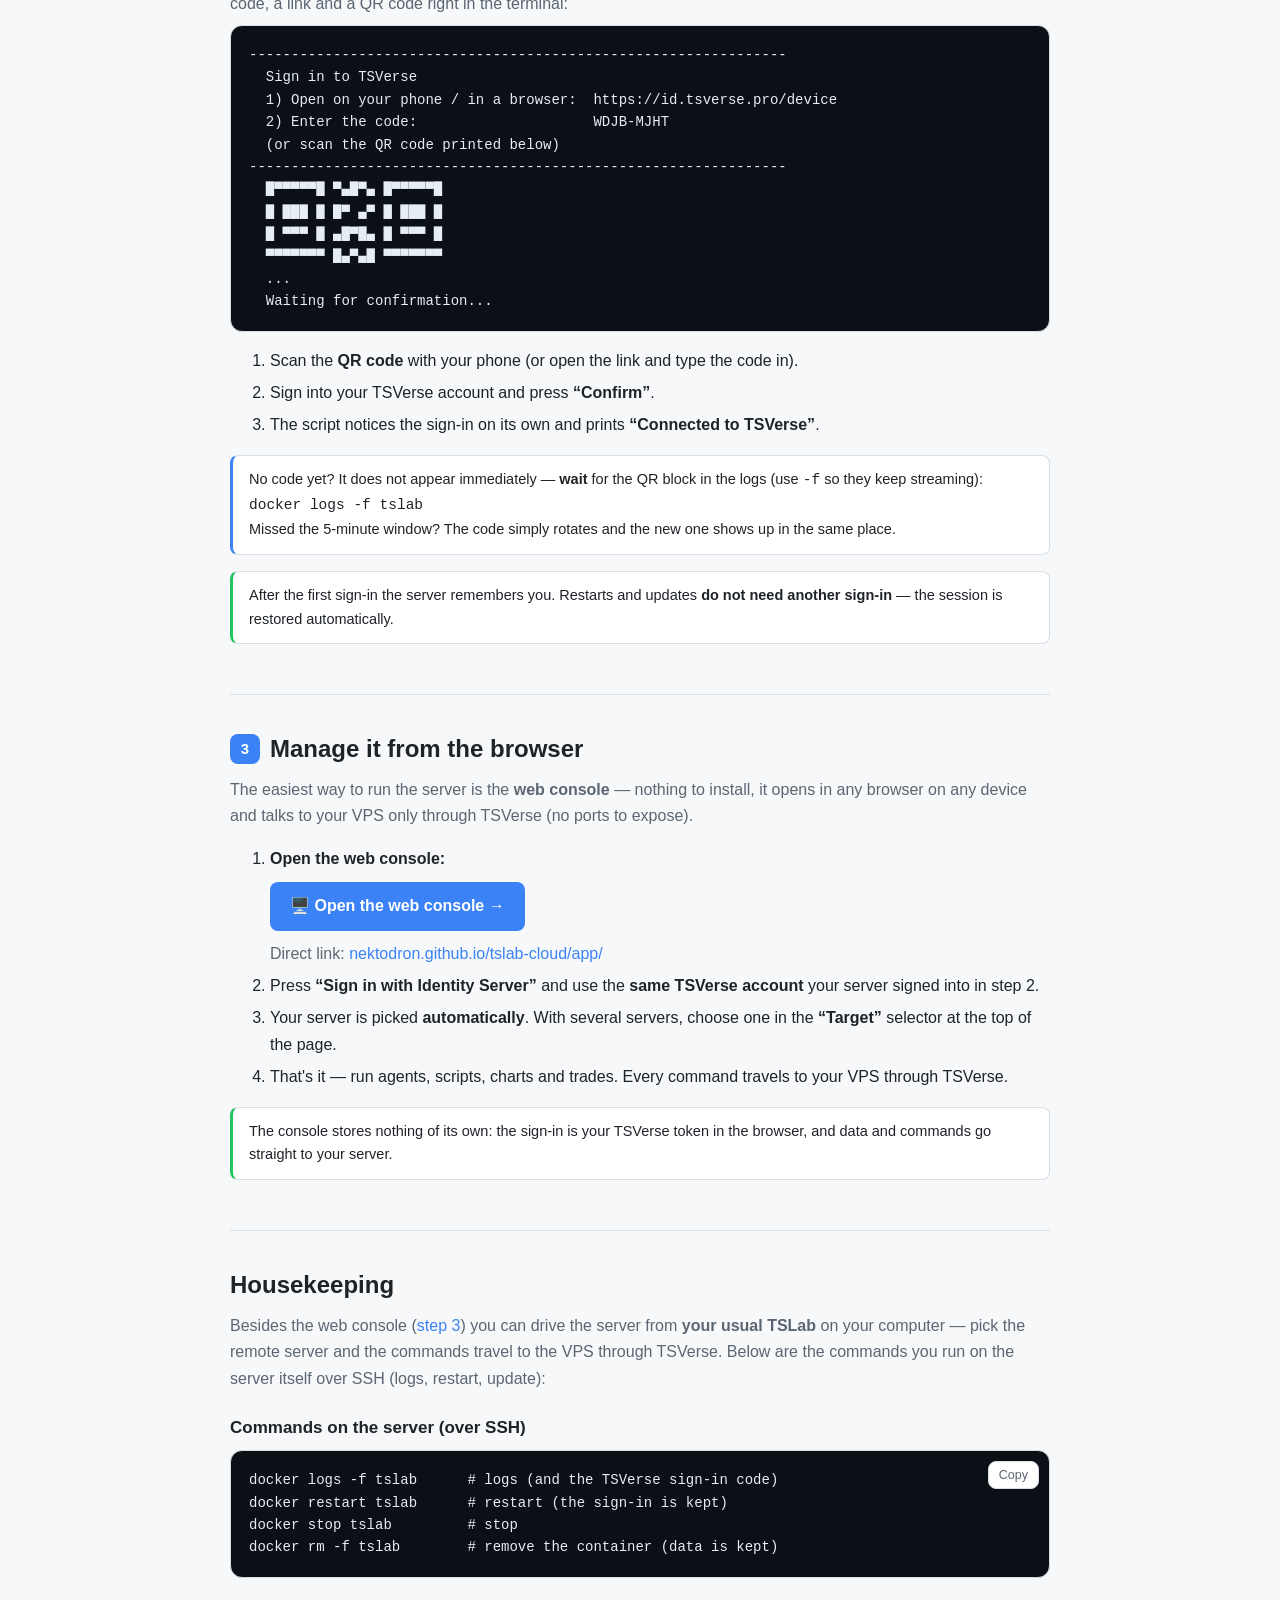
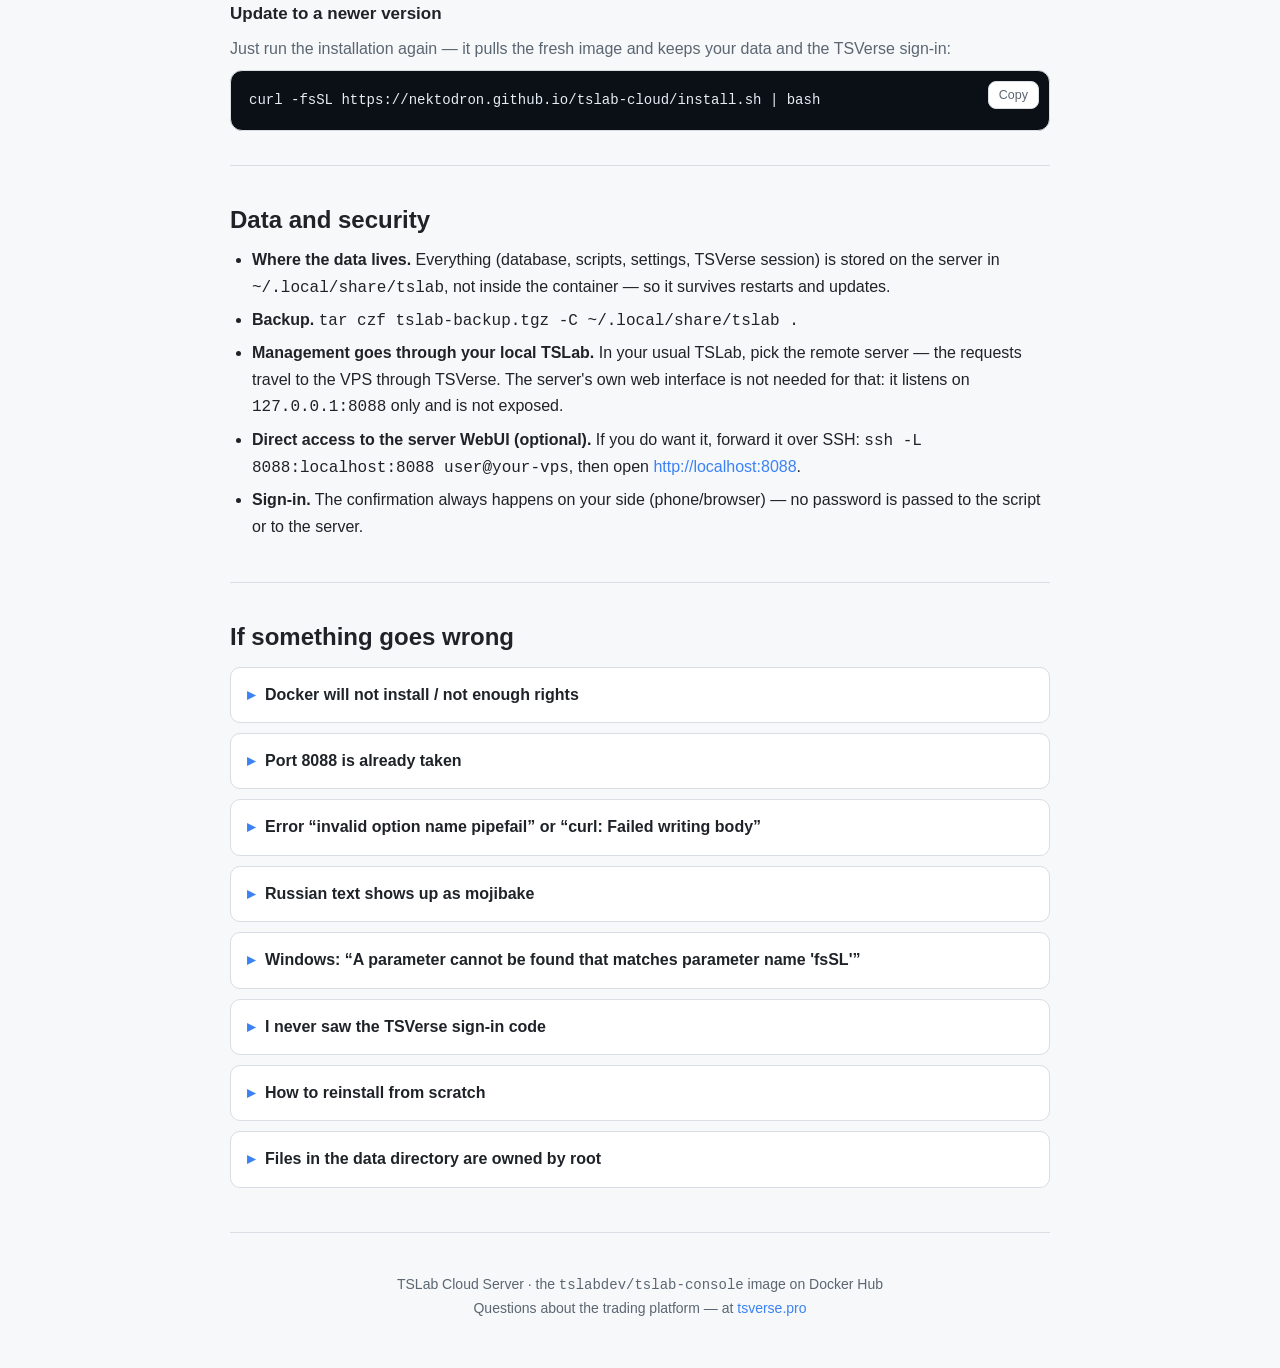
==== commit 164c3feb: "Bilingual install page and installers; fix CRLF-broken install.sh install.sh was stored with CRLF, s" ====
--- a/docs/index.html
+++ b/docs/index.html
@@ -1,10 +1,25 @@
 <!DOCTYPE html>
-<html lang="ru">
+<html lang="ru" data-lang="ru">
 <head>
 <meta charset="utf-8">
 <meta name="viewport" content="width=device-width, initial-scale=1">
 <title>TSLab в облаке — установка на свой VPS</title>
 <meta name="description" content="Поставьте торговый сервер TSLab на свой Linux VPS одной командой и подключите к своему аккаунту TSVerse. Без админских навыков.">
+<script>
+  // Pick the page language before the first paint, so no block flashes in the wrong language.
+  (function () {
+    try {
+      var q = (location.search.match(/[?&]lang=(ru|en)\b/i) || [])[1];
+      var saved = null;
+      try { saved = localStorage.getItem('tslab-cloud-lang'); } catch (e) {}
+      var nav = /^ru/i.test(navigator.language || '') ? 'ru' : 'en';
+      var lang = (q || saved || nav).toLowerCase();
+      if (lang !== 'ru' && lang !== 'en') lang = 'ru';
+      document.documentElement.setAttribute('data-lang', lang);
+      document.documentElement.setAttribute('lang', lang);
+    } catch (e) {}
+  })();
+</script>
 <style>
   :root{
     --bg:#0d1117; --panel:#161b22; --panel2:#1c2230; --border:#2b3340;
@@ -45,6 +60,16 @@
   .card{background:var(--panel);border:1px solid var(--border);border-radius:var(--radius);padding:16px 18px}
   .card h4{margin:0 0 6px;font-size:15px}
   .card p{margin:0;font-size:14px;color:var(--muted)}
+  /* language switcher */
+  .langsw{position:fixed;top:14px;right:14px;z-index:20;display:flex;gap:4px;
+    background:var(--panel);border:1px solid var(--border);border-radius:999px;padding:4px}
+  .langsw button{border:none;background:transparent;color:var(--muted);cursor:pointer;
+    font:600 13px/1 inherit;padding:6px 12px;border-radius:999px;letter-spacing:.4px}
+  .langsw button:hover{color:var(--text)}
+  .langsw button[aria-pressed="true"]{background:var(--accent);color:#fff}
+  /* one language at a time */
+  html[data-lang="ru"] [data-l="en"]{display:none !important}
+  html[data-lang="en"] [data-l="ru"]{display:none !important}
   /* tabs */
   .tabs{display:flex;gap:6px;margin-bottom:0}
   .tab{padding:9px 16px;border:1px solid var(--border);border-bottom:none;background:var(--panel2);
@@ -72,29 +97,44 @@
   kbd{background:var(--panel2);border:1px solid var(--border);border-radius:5px;padding:1px 6px;font-size:13px;
     font-family:ui-monospace,monospace}
   footer{padding:40px 0 60px;text-align:center;color:var(--muted);font-size:14px;border-top:1px solid var(--border)}
-  .step-flow{counter-reset:none}
 </style>
 </head>
 <body>
+
+<div class="langsw" role="group" aria-label="Language / Язык">
+  <button type="button" data-setlang="ru" aria-pressed="false">RU</button>
+  <button type="button" data-setlang="en" aria-pressed="false">EN</button>
+</div>
+
 <div class="wrap">
 
   <header class="hero">
     <div class="logo"><span class="dot"></span> TSLab Cloud Server</div>
-    <h1>TSLab на вашем VPS — одной командой</h1>
-    <p class="sub">Поставьте торговый сервер TSLab на собственный Linux-сервер и подключите его
+    <h1 data-l="ru">TSLab на вашем VPS — одной командой</h1>
+    <h1 data-l="en">TSLab on your VPS — in a single command</h1>
+    <p class="sub" data-l="ru">Поставьте торговый сервер TSLab на собственный Linux-сервер и подключите его
       к своему аккаунту TSVerse. Без навыков системного администратора.</p>
-    <div class="badges">
+    <p class="sub" data-l="en">Put the TSLab trading server on your own Linux machine and connect it to your
+      TSVerse account. No system administration skills required.</p>
+    <div class="badges" data-l="ru">
       <span class="badge">🐧 Linux / 🍏 macOS / 🪟 Windows</span>
       <span class="badge">🐳 Docker</span>
       <span class="badge">🔒 Вход через TSVerse (QR)</span>
       <span class="badge">♻️ Данные сохраняются</span>
     </div>
+    <div class="badges" data-l="en">
+      <span class="badge">🐧 Linux / 🍏 macOS / 🪟 Windows</span>
+      <span class="badge">🐳 Docker</span>
+      <span class="badge">🔒 TSVerse sign-in (QR)</span>
+      <span class="badge">♻️ Your data is kept</span>
+    </div>
   </header>
 
-  <!-- ТРЕБОВАНИЯ -->
+  <!-- REQUIREMENTS -->
   <section id="req">
-    <h2>Что нужно</h2>
-    <div class="grid">
+    <h2 data-l="ru">Что нужно</h2>
+    <h2 data-l="en">What you need</h2>
+    <div class="grid" data-l="ru">
       <div class="card"><h4>VPS или сервер</h4><p>Любой Linux-сервер (Ubuntu/Debian и др.), 1–2 ГБ RAM. Подойдёт и домашний компьютер с Docker.</p></div>
       <div class="card"><h4>Доступ по SSH</h4><p>Обычный пользователь с правами <code>sudo</code> (или root). Так заходят на VPS у любого хостинга.</p></div>
       <div class="card"><h4>Аккаунт TSVerse</h4><p>Ваш аккаунт на <a href="https://www.tsverse.pro/" target="_blank" rel="noopener">tsverse.pro</a>. Подтверждение входа — с телефона по QR.</p></div>
@@ -102,47 +142,83 @@
         <a href="https://www.docker.com/products/docker-desktop/" target="_blank" rel="noopener">Docker Desktop</a>
         — скрипт попробует поставить его через winget, но после установки потребуется перезагрузка и запуск Docker Desktop.</p></div>
     </div>
-  </section>
-
-  <!-- ШАГ 1 -->
+    <div class="grid" data-l="en">
+      <div class="card"><h4>A VPS or a server</h4><p>Any Linux machine (Ubuntu/Debian and others), 1–2 GB RAM. A home computer with Docker works too.</p></div>
+      <div class="card"><h4>SSH access</h4><p>A regular user with <code>sudo</code> rights (or root) — the standard way to log into a VPS at any hosting provider.</p></div>
+      <div class="card"><h4>A TSVerse account</h4><p>Your account at <a href="https://www.tsverse.pro/" target="_blank" rel="noopener">tsverse.pro</a>. The sign-in is confirmed from your phone via QR.</p></div>
+      <div class="card"><h4>Docker</h4><p><b>Linux:</b> the script installs Docker for you. <b>Windows:</b> you need
+        <a href="https://www.docker.com/products/docker-desktop/" target="_blank" rel="noopener">Docker Desktop</a>
+        — the script tries winget, but after that you have to reboot and start Docker Desktop yourself.</p></div>
+    </div>
+  </section>
+
+  <!-- STEP 1 -->
   <section id="install">
-    <h2><span class="n">1</span> Установка одной командой</h2>
-    <p class="muted">Зайдите на сервер по SSH и вставьте команду. Она проверит/поставит Docker, скачает
+    <h2 data-l="ru"><span class="n">1</span> Установка одной командой</h2>
+    <h2 data-l="en"><span class="n">1</span> Install with one command</h2>
+    <p class="muted" data-l="ru">Зайдите на сервер по SSH и вставьте команду. Она проверит/поставит Docker, скачает
       TSLab, запустит его и доведёт до входа в TSVerse.</p>
+    <p class="muted" data-l="en">Log into the server over SSH and paste the command. It checks or installs Docker,
+      downloads TSLab, starts it and walks you through the TSVerse sign-in.</p>
 
     <div class="tabs">
       <div class="tab active" data-os="nix">Linux / macOS</div>
       <div class="tab" data-os="win">Windows (PowerShell)</div>
     </div>
 
-    <div class="codewrap" data-pane="nix">
+    <div class="codewrap" data-pane="nix" data-l="ru">
       <button class="copy">Копировать</button>
+      <pre><code>curl -fsSL https://nektodron.github.io/tslab-cloud/install.sh | TSLAB_LANG=ru bash</code></pre>
+    </div>
+    <div class="codewrap" data-pane="nix" data-l="en">
+      <button class="copy">Copy</button>
       <pre><code>curl -fsSL https://nektodron.github.io/tslab-cloud/install.sh | bash</code></pre>
     </div>
-    <div class="codewrap hide" data-pane="win">
+    <div class="codewrap hide" data-pane="win" data-l="ru">
       <button class="copy">Копировать</button>
+      <pre><code>$env:TSLAB_LANG='ru'; irm https://nektodron.github.io/tslab-cloud/install.ps1 | iex</code></pre>
+    </div>
+    <div class="codewrap hide" data-pane="win" data-l="en">
+      <button class="copy">Copy</button>
       <pre><code>irm https://nektodron.github.io/tslab-cloud/install.ps1 | iex</code></pre>
     </div>
 
-    <div class="note warn">⚠️ <b>Windows / PowerShell:</b> используйте вкладку <b>«Windows (PowerShell)»</b> выше
+    <div class="note" data-l="ru">🌐 <b>Язык установщика.</b> Установщик по умолчанию говорит по-английски и
+      переключается на русский переменной <code>TSLAB_LANG=ru</code> (она уже есть в команде выше).
+      Без неё язык берётся из локали сервера, но на не-UTF-8 терминале остаётся английским —
+      кириллица там превращается в «кракозябры».</div>
+    <div class="note" data-l="en">🌐 <b>Installer language.</b> The installer speaks English by default and
+      switches to Russian with <code>TSLAB_LANG=ru</code>. Without the variable it follows the server locale,
+      but stays English on a non-UTF-8 terminal, where Cyrillic would come out as mojibake.</div>
+
+    <div class="note warn" data-l="ru">⚠️ <b>Windows / PowerShell:</b> используйте вкладку <b>«Windows (PowerShell)»</b> выше
       (команду <code>irm … | iex</code>). Команда <code>curl … | bash</code> в PowerShell <b>не работает</b> —
       там <code>curl</code> это <code>Invoke-WebRequest</code>, и вы получите ошибку «Не удается найти параметр fsSL».</div>
-
-    <div class="note ok">Контейнер слушает только <b>localhost</b> — наружу ничего не открывается.
+    <div class="note warn" data-l="en">⚠️ <b>Windows / PowerShell:</b> use the <b>“Windows (PowerShell)”</b> tab above
+      (the <code>irm … | iex</code> command). <code>curl … | bash</code> <b>does not work</b> in PowerShell —
+      there <code>curl</code> is an alias for <code>Invoke-WebRequest</code> and you get “A parameter cannot be found that matches parameter name 'fsSL'”.</div>
+
+    <div class="note ok" data-l="ru">Контейнер слушает только <b>localhost</b> — наружу ничего не открывается.
       Управлять сервером вы будете из <b>своего обычного TSLab</b> на компьютере: в нём выбираете
       удалённый сервер, и команды идут на VPS через <b>TSVerse</b>. Открывать веб-интерфейс сервера в интернет не нужно.</div>
-  </section>
-
-  <!-- ШАГ 2 -->
+    <div class="note ok" data-l="en">The container listens on <b>localhost</b> only — nothing is exposed to the
+      internet. You drive the server from <b>your usual TSLab</b> on your computer: pick the remote server there and
+      the commands travel to the VPS through <b>TSVerse</b>. There is no need to publish the server's web interface.</div>
+  </section>
+
+  <!-- STEP 2 -->
   <section id="login">
-    <h2><span class="n">2</span> Вход в TSVerse (по коду / QR)</h2>
-    <p class="muted">Через <b>~30–60 секунд</b> после старта (сервер сперва пытается восстановить прошлую
+    <h2 data-l="ru"><span class="n">2</span> Вход в TSVerse (по коду / QR)</h2>
+    <h2 data-l="en"><span class="n">2</span> Sign in to TSVerse (code / QR)</h2>
+    <p class="muted" data-l="ru">Через <b>~30–60 секунд</b> после старта (сервер сперва пытается восстановить прошлую
       сессию) скрипт покажет короткий код, ссылку и QR-код прямо в терминале:</p>
-    <div class="codewrap solo">
+    <p class="muted" data-l="en">About <b>30–60 seconds</b> after the start (the server first tries to restore the
+      previous session) the script prints a short code, a link and a QR code right in the terminal:</p>
+    <div class="codewrap solo" data-l="ru">
 <pre><code>────────────────────────────────────────────────
   Вход в TSVerse
-  1) Откройте на телефоне:  https://id.tsverse.pro/device
-  2) Введите код:           WDJB-MJHT
+  1) Откройте на телефоне / в браузере:  https://id.tsverse.pro/device
+  2) Введите код:                        WDJB-MJHT
   (или отсканируйте QR-код ниже)
 ────────────────────────────────────────────────
   █▀▀▀▀▀█ ▀▄█▀▄ █▀▀▀▀▀█
@@ -152,26 +228,54 @@
   ...
   Waiting for confirmation...</code></pre>
     </div>
-    <ol>
+    <div class="codewrap solo" data-l="en">
+<pre><code>----------------------------------------------------------------
+  Sign in to TSVerse
+  1) Open on your phone / in a browser:  https://id.tsverse.pro/device
+  2) Enter the code:                     WDJB-MJHT
+  (or scan the QR code printed below)
+----------------------------------------------------------------
+  █▀▀▀▀▀█ ▀▄█▀▄ █▀▀▀▀▀█
+  █ ███ █ █▀ ▄▀ █ ███ █
+  █ ▀▀▀ █ ▄█▀█▄ █ ▀▀▀ █
+  ▀▀▀▀▀▀▀ █▄▀▄█ ▀▀▀▀▀▀▀
+  ...
+  Waiting for confirmation...</code></pre>
+    </div>
+    <ol data-l="ru">
       <li>Отсканируйте <b>QR-код</b> телефоном (или откройте ссылку и введите код вручную).</li>
       <li>Войдите в свой аккаунт TSVerse и нажмите <b>«Подтвердить»</b>.</li>
       <li>Скрипт сам поймёт, что вход выполнен, и напишет <b>«Подключено к TSVerse»</b>.</li>
     </ol>
-    <div class="note">Не видите код? Он появляется не сразу — <b>дождитесь</b> блока с QR в логах
+    <ol data-l="en">
+      <li>Scan the <b>QR code</b> with your phone (or open the link and type the code in).</li>
+      <li>Sign into your TSVerse account and press <b>“Confirm”</b>.</li>
+      <li>The script notices the sign-in on its own and prints <b>“Connected to TSVerse”</b>.</li>
+    </ol>
+    <div class="note" data-l="ru">Не видите код? Он появляется не сразу — <b>дождитесь</b> блока с QR в логах
       (используйте <code>-f</code>, чтобы они не обрывались):
       <br><code>docker logs -f tslab</code>
       <br>Не успели за 5 минут — код просто обновится, новый будет там же.</div>
-    <div class="note ok">После первого входа сервер запоминает вас. При перезапуске и обновлении
+    <div class="note" data-l="en">No code yet? It does not appear immediately — <b>wait</b> for the QR block in the
+      logs (use <code>-f</code> so they keep streaming):
+      <br><code>docker logs -f tslab</code>
+      <br>Missed the 5-minute window? The code simply rotates and the new one shows up in the same place.</div>
+    <div class="note ok" data-l="ru">После первого входа сервер запоминает вас. При перезапуске и обновлении
       <b>повторно входить не нужно</b> — сессия восстанавливается автоматически.</div>
-  </section>
-
-  <!-- ШАГ 3 -->
+    <div class="note ok" data-l="en">After the first sign-in the server remembers you. Restarts and updates
+      <b>do not need another sign-in</b> — the session is restored automatically.</div>
+  </section>
+
+  <!-- STEP 3 -->
   <section id="panel">
-    <h2><span class="n">3</span> Управление через браузер</h2>
-    <p class="muted">Сервером удобнее всего управлять из <b>веб-панели</b> — её не нужно устанавливать,
+    <h2 data-l="ru"><span class="n">3</span> Управление через браузер</h2>
+    <h2 data-l="en"><span class="n">3</span> Manage it from the browser</h2>
+    <p class="muted" data-l="ru">Сервером удобнее всего управлять из <b>веб-панели</b> — её не нужно устанавливать,
       она открывается в любом браузере с любого устройства и общается с вашим VPS только через TSVerse
       (порты наружу открывать не надо).</p>
-    <ol>
+    <p class="muted" data-l="en">The easiest way to run the server is the <b>web console</b> — nothing to install, it
+      opens in any browser on any device and talks to your VPS only through TSVerse (no ports to expose).</p>
+    <ol data-l="ru">
       <li><b>Откройте панель управления:</b>
         <div style="margin:10px 0">
           <a href="app/" target="_blank" rel="noopener"
@@ -185,37 +289,72 @@
         <b>«Target»</b> вверху страницы.</li>
       <li>Готово — управляйте агентами, скриптами, графиками и сделками. Все команды идут на ваш VPS через TSVerse.</li>
     </ol>
-    <div class="note ok">Панель ничего не хранит у себя: вход — это ваш токен TSVerse в браузере, а данные
+    <ol data-l="en">
+      <li><b>Open the web console:</b>
+        <div style="margin:10px 0">
+          <a href="app/" target="_blank" rel="noopener"
+             style="background:var(--accent);color:#fff;padding:11px 20px;border-radius:8px;text-decoration:none;font-weight:600;display:inline-block">🖥️ Open the web console →</a>
+        </div>
+        <span class="muted">Direct link: <a href="app/" target="_blank" rel="noopener">nektodron.github.io/tslab-cloud/app/</a></span>
+      </li>
+      <li>Press <b>“Sign in with Identity Server”</b> and use the <b>same TSVerse account</b> your server signed
+        into in step 2.</li>
+      <li>Your server is picked <b>automatically</b>. With several servers, choose one in the <b>“Target”</b>
+        selector at the top of the page.</li>
+      <li>That's it — run agents, scripts, charts and trades. Every command travels to your VPS through TSVerse.</li>
+    </ol>
+    <div class="note ok" data-l="ru">Панель ничего не хранит у себя: вход — это ваш токен TSVerse в браузере, а данные
       и команды идут напрямую на ваш сервер.</div>
-  </section>
-
-  <!-- УПРАВЛЕНИЕ -->
+    <div class="note ok" data-l="en">The console stores nothing of its own: the sign-in is your TSVerse token in the
+      browser, and data and commands go straight to your server.</div>
+  </section>
+
+  <!-- MANAGEMENT -->
   <section id="manage">
-    <h2>Служебное управление</h2>
-    <p class="muted">Кроме веб-панели (<a href="#panel">шаг 3</a>), сервером можно управлять и из вашего
+    <h2 data-l="ru">Служебное управление</h2>
+    <h2 data-l="en">Housekeeping</h2>
+    <p class="muted" data-l="ru">Кроме веб-панели (<a href="#panel">шаг 3</a>), сервером можно управлять и из вашего
       <b>обычного TSLab</b> на компьютере — выберите удалённый сервер, команды пойдут на VPS через TSVerse.
       Ниже — команды на самом сервере по SSH (логи, перезапуск, обновление):</p>
-    <h3>Команды на сервере (по SSH)</h3>
-    <div class="codewrap solo">
+    <p class="muted" data-l="en">Besides the web console (<a href="#panel">step 3</a>) you can drive the server from
+      <b>your usual TSLab</b> on your computer — pick the remote server and the commands travel to the VPS through
+      TSVerse. Below are the commands you run on the server itself over SSH (logs, restart, update):</p>
+    <h3 data-l="ru">Команды на сервере (по SSH)</h3>
+    <h3 data-l="en">Commands on the server (over SSH)</h3>
+    <div class="codewrap solo" data-l="ru">
       <button class="copy">Копировать</button>
 <pre><code>docker logs -f tslab      # логи (и код входа в TSVerse)
 docker restart tslab      # перезапуск (вход сохранится)
 docker stop tslab         # остановить
 docker rm -f tslab        # удалить контейнер (данные останутся)</code></pre>
     </div>
-
-    <h3>Обновление до новой версии</h3>
-    <p class="muted">Просто запустите установку ещё раз — подтянется свежий образ, данные и вход в TSVerse сохранятся:</p>
-    <div class="codewrap solo">
+    <div class="codewrap solo" data-l="en">
+      <button class="copy">Copy</button>
+<pre><code>docker logs -f tslab      # logs (and the TSVerse sign-in code)
+docker restart tslab      # restart (the sign-in is kept)
+docker stop tslab         # stop
+docker rm -f tslab        # remove the container (data is kept)</code></pre>
+    </div>
+
+    <h3 data-l="ru">Обновление до новой версии</h3>
+    <h3 data-l="en">Update to a newer version</h3>
+    <p class="muted" data-l="ru">Просто запустите установку ещё раз — подтянется свежий образ, данные и вход в TSVerse сохранятся:</p>
+    <p class="muted" data-l="en">Just run the installation again — it pulls the fresh image and keeps your data and the TSVerse sign-in:</p>
+    <div class="codewrap solo" data-l="ru">
       <button class="copy">Копировать</button>
+      <pre><code>curl -fsSL https://nektodron.github.io/tslab-cloud/install.sh | TSLAB_LANG=ru bash</code></pre>
+    </div>
+    <div class="codewrap solo" data-l="en">
+      <button class="copy">Copy</button>
       <pre><code>curl -fsSL https://nektodron.github.io/tslab-cloud/install.sh | bash</code></pre>
     </div>
   </section>
 
-  <!-- ДАННЫЕ И БЕЗОПАСНОСТЬ -->
+  <!-- DATA AND SECURITY -->
   <section id="data">
-    <h2>Данные и безопасность</h2>
-    <ul>
+    <h2 data-l="ru">Данные и безопасность</h2>
+    <h2 data-l="en">Data and security</h2>
+    <ul data-l="ru">
       <li><b>Где данные.</b> Всё (база, скрипты, настройки, сессия TSVerse) хранится на сервере в папке
         <code>~/.local/share/tslab</code>, а не внутри контейнера — поэтому переживает перезапуск и обновление.</li>
       <li><b>Бэкап.</b> <code>tar czf tslab-backup.tgz -C ~/.local/share/tslab .</code></li>
@@ -228,73 +367,171 @@
       <li><b>Вход.</b> Подтверждение входа всегда происходит на вашей стороне (телефон/браузер) — пароль в
         скрипт и на сервер не передаётся.</li>
     </ul>
+    <ul data-l="en">
+      <li><b>Where the data lives.</b> Everything (database, scripts, settings, TSVerse session) is stored on the
+        server in <code>~/.local/share/tslab</code>, not inside the container — so it survives restarts and updates.</li>
+      <li><b>Backup.</b> <code>tar czf tslab-backup.tgz -C ~/.local/share/tslab .</code></li>
+      <li><b>Management goes through your local TSLab.</b> In your usual TSLab, pick the remote server — the requests
+        travel to the VPS through TSVerse. The server's own web interface is not needed for that: it listens on
+        <code>127.0.0.1:8088</code> only and is not exposed.</li>
+      <li><b>Direct access to the server WebUI (optional).</b> If you do want it, forward it over SSH:
+        <code>ssh -L 8088:localhost:8088 user@your-vps</code>, then open
+        <a href="http://localhost:8088" target="_blank" rel="noopener">http://localhost:8088</a>.</li>
+      <li><b>Sign-in.</b> The confirmation always happens on your side (phone/browser) — no password is passed to the
+        script or to the server.</li>
+    </ul>
   </section>
 
   <!-- TROUBLESHOOTING -->
   <section id="faq">
-    <h2>Если что-то пошло не так</h2>
-
-    <details><summary>Docker не ставится / нет прав</summary>
+    <h2 data-l="ru">Если что-то пошло не так</h2>
+    <h2 data-l="en">If something goes wrong</h2>
+
+    <details data-l="ru"><summary>Docker не ставится / нет прав</summary>
       <div class="body">Нужны права <kbd>sudo</kbd> или root. На большинстве VPS вы заходите под root либо под
         пользователем с sudo. Установить Docker вручную: <a href="https://docs.docker.com/engine/install/" target="_blank" rel="noopener">docs.docker.com/engine/install</a>, затем запустите команду установки снова.</div></details>
-
-    <details><summary>Порт 8088 уже занят</summary>
+    <details data-l="en"><summary>Docker will not install / not enough rights</summary>
+      <div class="body">You need <kbd>sudo</kbd> or root. On most VPS boxes you log in as root or as a user with
+        sudo. To install Docker by hand: <a href="https://docs.docker.com/engine/install/" target="_blank" rel="noopener">docs.docker.com/engine/install</a>, then run the install command again.</div></details>
+
+    <details data-l="ru"><summary>Порт 8088 уже занят</summary>
       <div class="body">Запустите с другим портом:
         <br><code>TSLAB_PORT=8090 bash -c "$(curl -fsSL https://nektodron.github.io/tslab-cloud/install.sh)"</code></div></details>
-
-    <details><summary>Windows: ошибка «Не удается найти параметр fsSL» (PowerShell)</summary>
+    <details data-l="en"><summary>Port 8088 is already taken</summary>
+      <div class="body">Start it on another port:
+        <br><code>TSLAB_PORT=8090 bash -c "$(curl -fsSL https://nektodron.github.io/tslab-cloud/install.sh)"</code></div></details>
+
+    <details data-l="ru"><summary>Ошибка «invalid option name pipefail» или «curl: Failed writing body»</summary>
+      <div class="body">Так выглядит скрипт, скачанный с переносами строк Windows (CRLF): bash читает
+        <code>set -o pipefail␍</code> и падает, а вслед за ним обрывается и <code>curl</code>. Файл на сайте
+        отдаётся с LF, поэтому сначала просто повторите команду. Если ошибка осталась — вы, скорее всего,
+        запускаете локальную копию: почистите её переносы строк
+        (<code>sed -i 's/\r$//' install.sh</code>) или скачайте заново.</div></details>
+    <details data-l="en"><summary>Error “invalid option name pipefail” or “curl: Failed writing body”</summary>
+      <div class="body">That is what a script downloaded with Windows line endings (CRLF) looks like: bash reads
+        <code>set -o pipefail␍</code> and dies, and <code>curl</code> then fails to finish writing into the broken
+        pipe. The file on this site is served with LF, so just run the command again. If it persists you are most
+        likely running a local copy: strip its line endings
+        (<code>sed -i 's/\r$//' install.sh</code>) or download it anew.</div></details>
+
+    <details data-l="ru"><summary>Вместо русского текста «кракозябры»</summary>
+      <div class="body">Терминал не в UTF-8. Либо переключите его на UTF-8
+        (<code>export LANG=ru_RU.UTF-8</code>), либо запустите установщик по-английски — уберите
+        <code>TSLAB_LANG=ru</code> или задайте <code>TSLAB_LANG=en</code>. На Windows то же самое:
+        <code>$env:TSLAB_LANG='en'</code> перед командой.</div></details>
+    <details data-l="en"><summary>Russian text shows up as mojibake</summary>
+      <div class="body">The terminal is not UTF-8. Either switch it to UTF-8
+        (<code>export LANG=ru_RU.UTF-8</code>) or run the installer in English — drop
+        <code>TSLAB_LANG=ru</code> or set <code>TSLAB_LANG=en</code>. Same on Windows:
+        <code>$env:TSLAB_LANG='en'</code> before the command.</div></details>
+
+    <details data-l="ru"><summary>Windows: ошибка «Не удается найти параметр fsSL» (PowerShell)</summary>
       <div class="body">Вы вставили Linux-команду в PowerShell. Возьмите команду из вкладки
         <b>Windows (PowerShell)</b>:
         <br><code>irm https://nektodron.github.io/tslab-cloud/install.ps1 | iex</code></div></details>
-
-    <details><summary>Не увидел код входа в TSVerse</summary>
+    <details data-l="en"><summary>Windows: “A parameter cannot be found that matches parameter name 'fsSL'”</summary>
+      <div class="body">You pasted the Linux command into PowerShell. Take the command from the
+        <b>Windows (PowerShell)</b> tab instead:
+        <br><code>irm https://nektodron.github.io/tslab-cloud/install.ps1 | iex</code></div></details>
+
+    <details data-l="ru"><summary>Не увидел код входа в TSVerse</summary>
       <div class="body">Код появляется через <b>~30–60 секунд</b> после старта (сервер сперва пытается
         восстановить прошлую сессию). Смотрите логи с <code>-f</code> и дождитесь блока с QR:
         <code>docker logs -f tslab</code>. Если вход уже был выполнен ранее, кода не будет — сессия
         восстановлена автоматически.</div></details>
-
-    <details><summary>Как полностью переустановить «с нуля»</summary>
+    <details data-l="en"><summary>I never saw the TSVerse sign-in code</summary>
+      <div class="body">The code shows up <b>~30–60 seconds</b> after the start (the server first tries to restore
+        the previous session). Watch the logs with <code>-f</code> and wait for the QR block:
+        <code>docker logs -f tslab</code>. If you signed in earlier there will be no code at all — the session was
+        restored automatically.</div></details>
+
+    <details data-l="ru"><summary>Как полностью переустановить «с нуля»</summary>
       <div class="body">Удалите контейнер и данные, затем установите заново:
         <br><code>docker rm -f tslab &amp;&amp; rm -rf ~/.local/share/tslab</code></div></details>
-
-    <details><summary>Файлы в папке данных принадлежат root</summary>
+    <details data-l="en"><summary>How to reinstall from scratch</summary>
+      <div class="body">Remove the container and the data, then install again:
+        <br><code>docker rm -f tslab &amp;&amp; rm -rf ~/.local/share/tslab</code></div></details>
+
+    <details data-l="ru"><summary>Файлы в папке данных принадлежат root</summary>
       <div class="body">Контейнер работает от root, поэтому файлы в <code>~/.local/share/tslab</code> создаются от
         root. На своём VPS это нормально. Управлять/удалять их можно через <kbd>sudo</kbd>.</div></details>
+    <details data-l="en"><summary>Files in the data directory are owned by root</summary>
+      <div class="body">The container runs as root, so files in <code>~/.local/share/tslab</code> are created by
+        root. On your own VPS that is fine — manage or delete them with <kbd>sudo</kbd>.</div></details>
   </section>
 
   <footer>
-    TSLab Cloud Server · образ <code>tslabdev/tslab-console</code> на Docker Hub<br>
-    Вопросы по торговой платформе — на <a href="https://www.tsverse.pro/" target="_blank" rel="noopener">tsverse.pro</a>
+    <span data-l="ru">TSLab Cloud Server · образ <code>tslabdev/tslab-console</code> на Docker Hub<br>
+      Вопросы по торговой платформе — на <a href="https://www.tsverse.pro/" target="_blank" rel="noopener">tsverse.pro</a></span>
+    <span data-l="en">TSLab Cloud Server · the <code>tslabdev/tslab-console</code> image on Docker Hub<br>
+      Questions about the trading platform — at <a href="https://www.tsverse.pro/" target="_blank" rel="noopener">tsverse.pro</a></span>
   </footer>
 
 </div>
 
 <script>
-  // tabs
-  document.querySelectorAll('.tab').forEach(function(t){
-    t.addEventListener('click', function(){
-      document.querySelectorAll('.tab').forEach(x=>x.classList.remove('active'));
+  // --- language ------------------------------------------------------------
+  var LANG_KEY = 'tslab-cloud-lang';
+  var META = {
+    ru: {
+      title: 'TSLab в облаке — установка на свой VPS',
+      description: 'Поставьте торговый сервер TSLab на свой Linux VPS одной командой и подключите к своему аккаунту TSVerse. Без админских навыков.'
+    },
+    en: {
+      title: 'TSLab in the cloud — install it on your own VPS',
+      description: 'Put the TSLab trading server on your own Linux VPS with a single command and connect it to your TSVerse account. No admin skills needed.'
+    }
+  };
+
+  function applyLang(lang, persist) {
+    if (lang !== 'ru' && lang !== 'en') lang = 'ru';
+    document.documentElement.setAttribute('data-lang', lang);
+    document.documentElement.setAttribute('lang', lang);
+    document.title = META[lang].title;
+    var desc = document.querySelector('meta[name="description"]');
+    if (desc) desc.setAttribute('content', META[lang].description);
+    document.querySelectorAll('[data-setlang]').forEach(function (b) {
+      b.setAttribute('aria-pressed', String(b.dataset.setlang === lang));
+    });
+    if (persist) {
+      try { localStorage.setItem(LANG_KEY, lang); } catch (e) {}
+    }
+  }
+
+  document.querySelectorAll('[data-setlang]').forEach(function (b) {
+    b.addEventListener('click', function () { applyLang(b.dataset.setlang, true); });
+  });
+  applyLang(document.documentElement.getAttribute('data-lang') || 'ru', false);
+
+  // --- OS tabs -------------------------------------------------------------
+  document.querySelectorAll('.tab').forEach(function (t) {
+    t.addEventListener('click', function () {
+      document.querySelectorAll('.tab').forEach(function (x) { x.classList.remove('active'); });
       t.classList.add('active');
       var os = t.dataset.os;
-      document.querySelectorAll('[data-pane]').forEach(function(p){
+      document.querySelectorAll('[data-pane]').forEach(function (p) {
         p.classList.toggle('hide', p.dataset.pane !== os);
       });
     });
   });
-  // copy buttons
-  document.querySelectorAll('.copy').forEach(function(btn){
-    btn.addEventListener('click', function(){
+
+  // --- copy buttons --------------------------------------------------------
+  document.querySelectorAll('.copy').forEach(function (btn) {
+    btn.addEventListener('click', function () {
       var code = btn.parentElement.querySelector('code').innerText;
-      navigator.clipboard.writeText(code).then(function(){
+      navigator.clipboard.writeText(code).then(function () {
         var old = btn.textContent;
-        btn.textContent = 'Скопировано ✓'; btn.classList.add('done');
-        setTimeout(function(){ btn.textContent = old; btn.classList.remove('done'); }, 1600);
+        var lang = document.documentElement.getAttribute('data-lang');
+        btn.textContent = (lang === 'en' ? 'Copied ✓' : 'Скопировано ✓');
+        btn.classList.add('done');
+        setTimeout(function () { btn.textContent = old; btn.classList.remove('done'); }, 1600);
       });
     });
   });
+
   // Auto-select the Windows tab for Windows visitors — the most common install mistake is pasting
   // the Linux `curl … | bash` command into PowerShell.
-  (function(){
+  (function () {
     var isWin = /Win/i.test(navigator.platform || '') || /Windows/i.test(navigator.userAgent || '');
     if (isWin) {
       var winTab = document.querySelector('.tab[data-os="win"]');
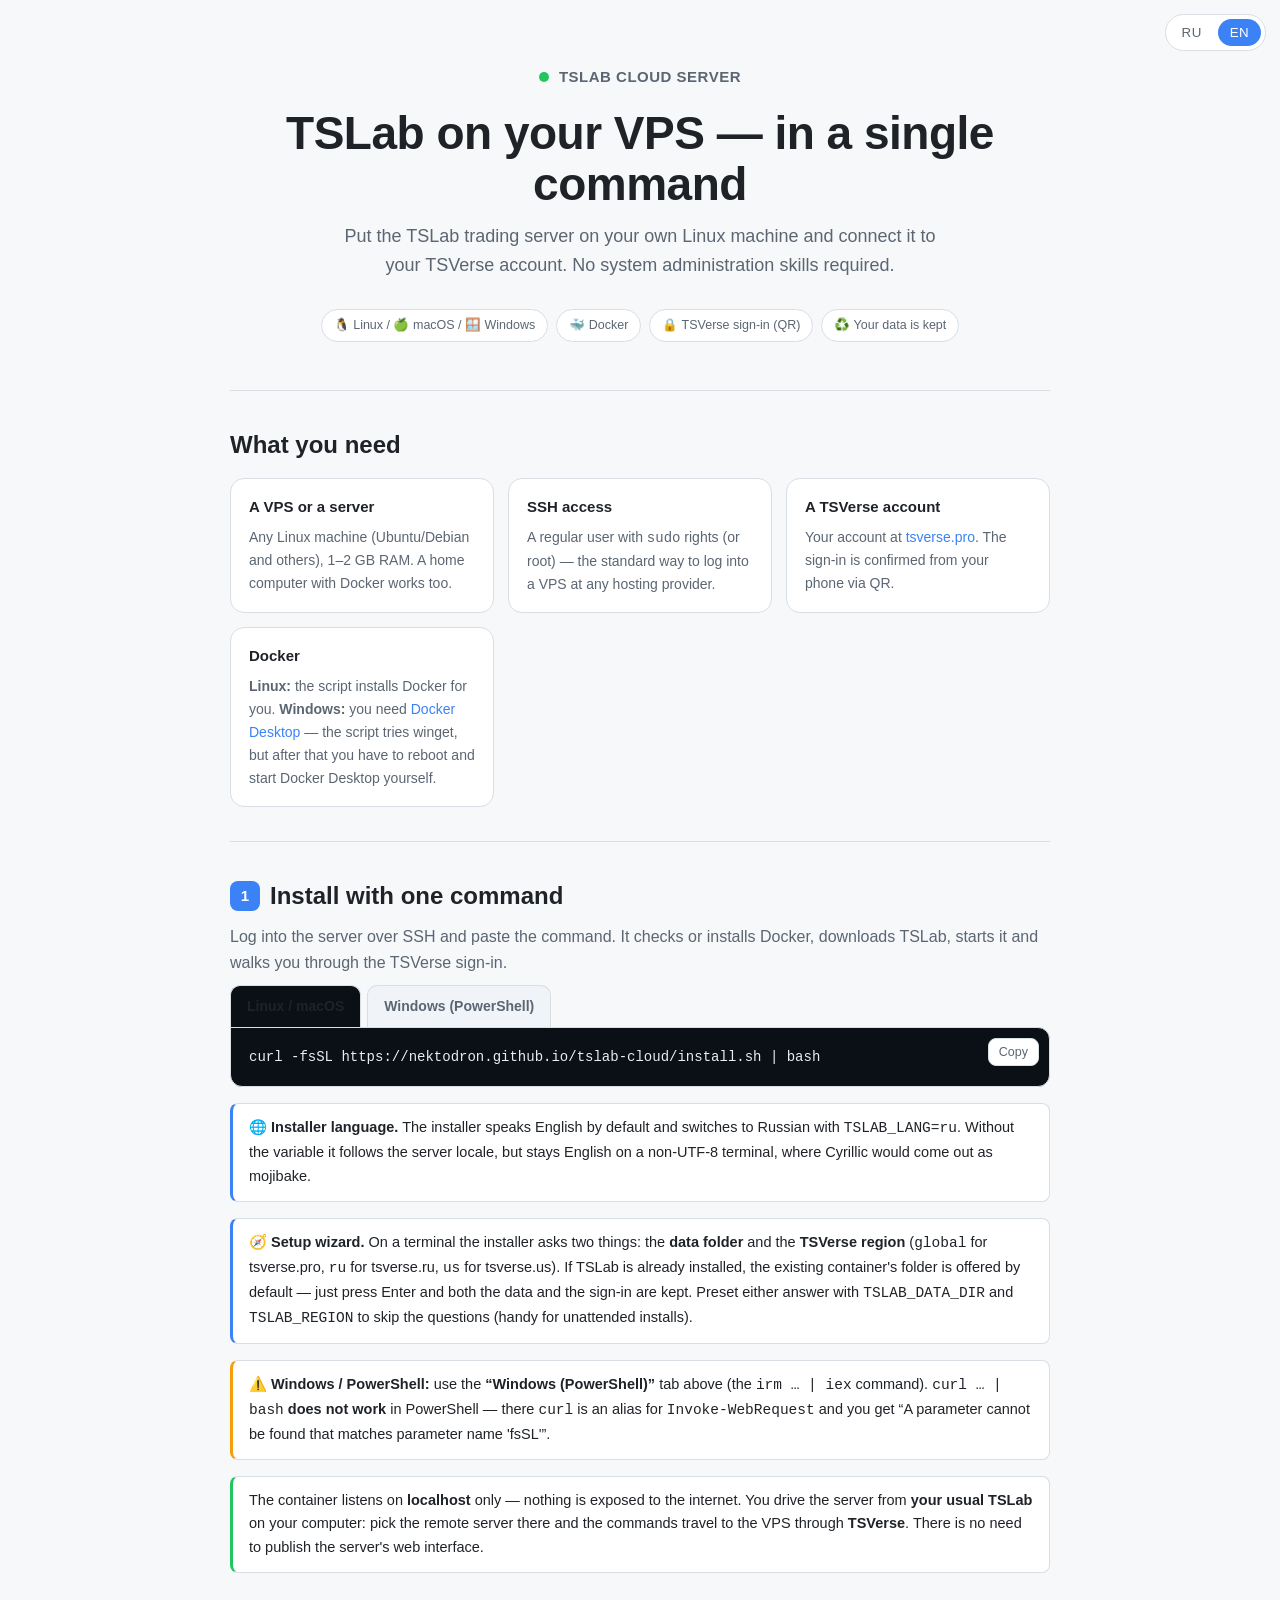
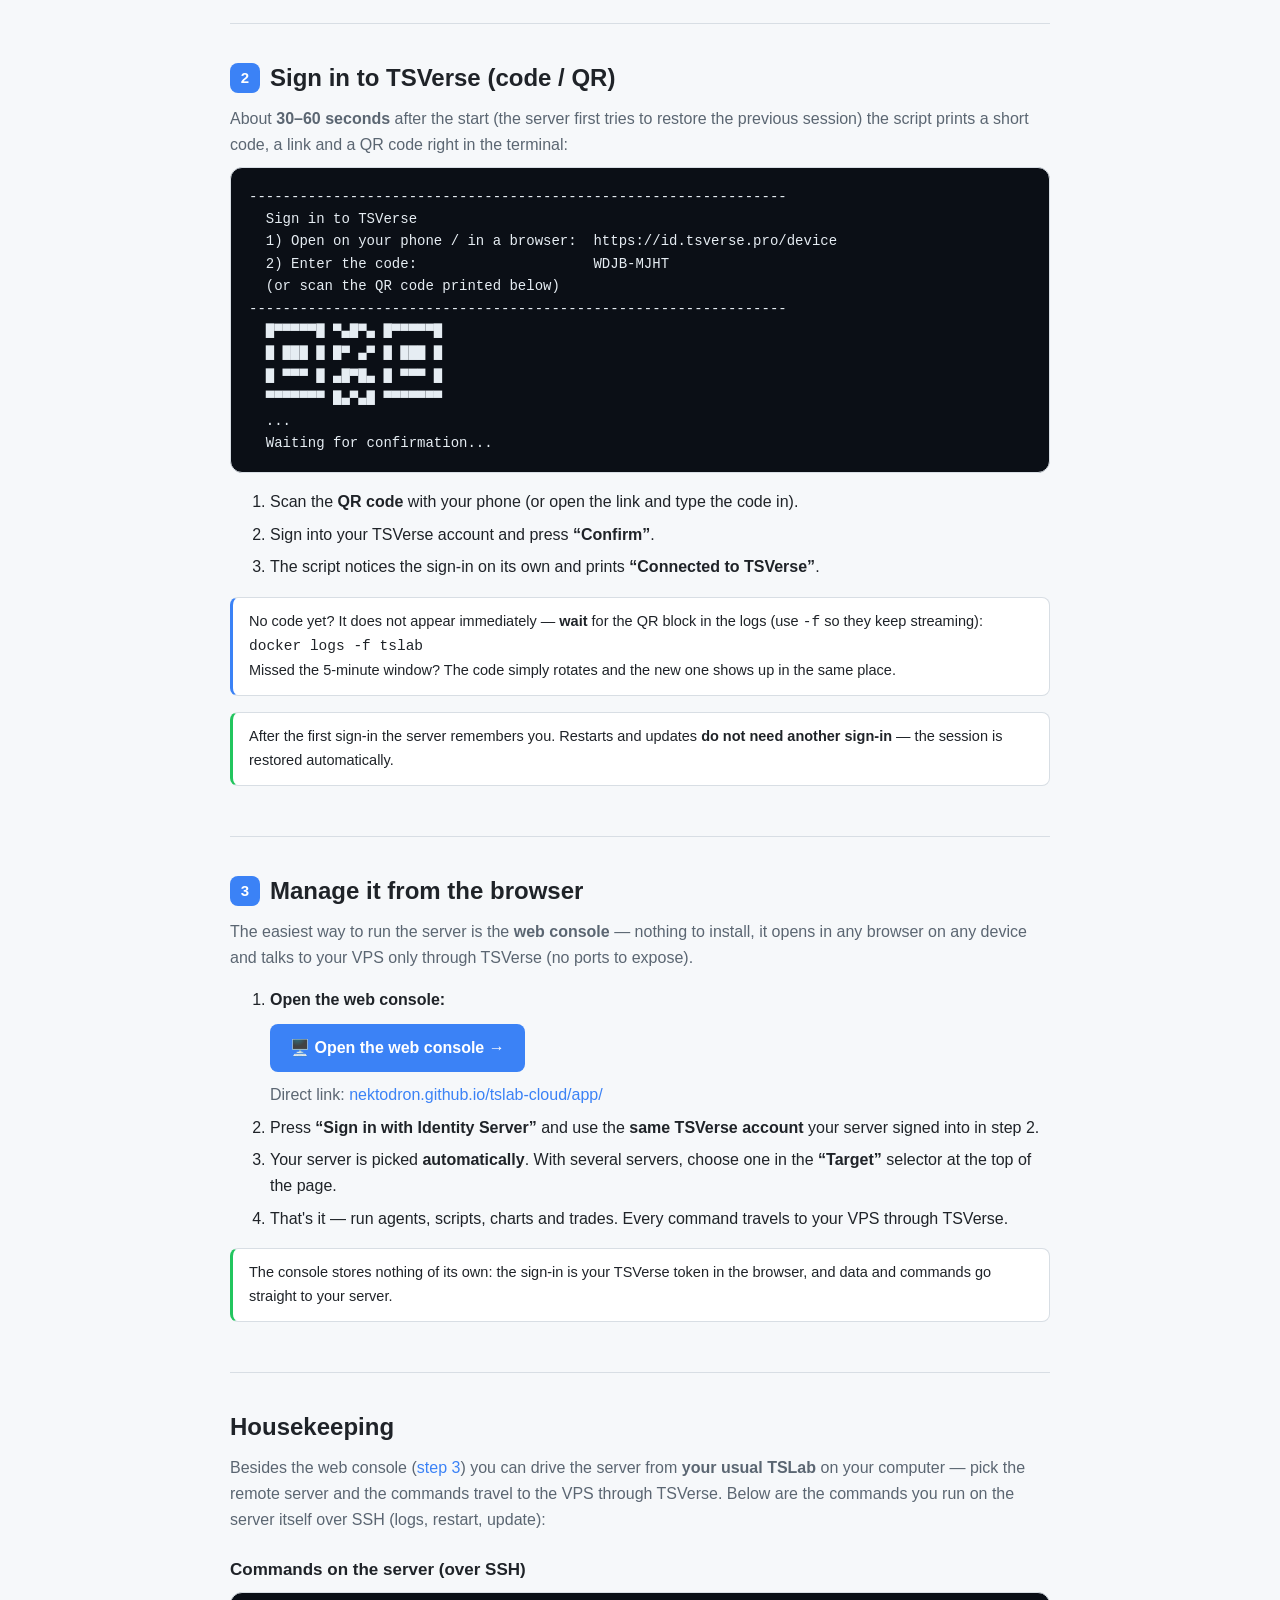
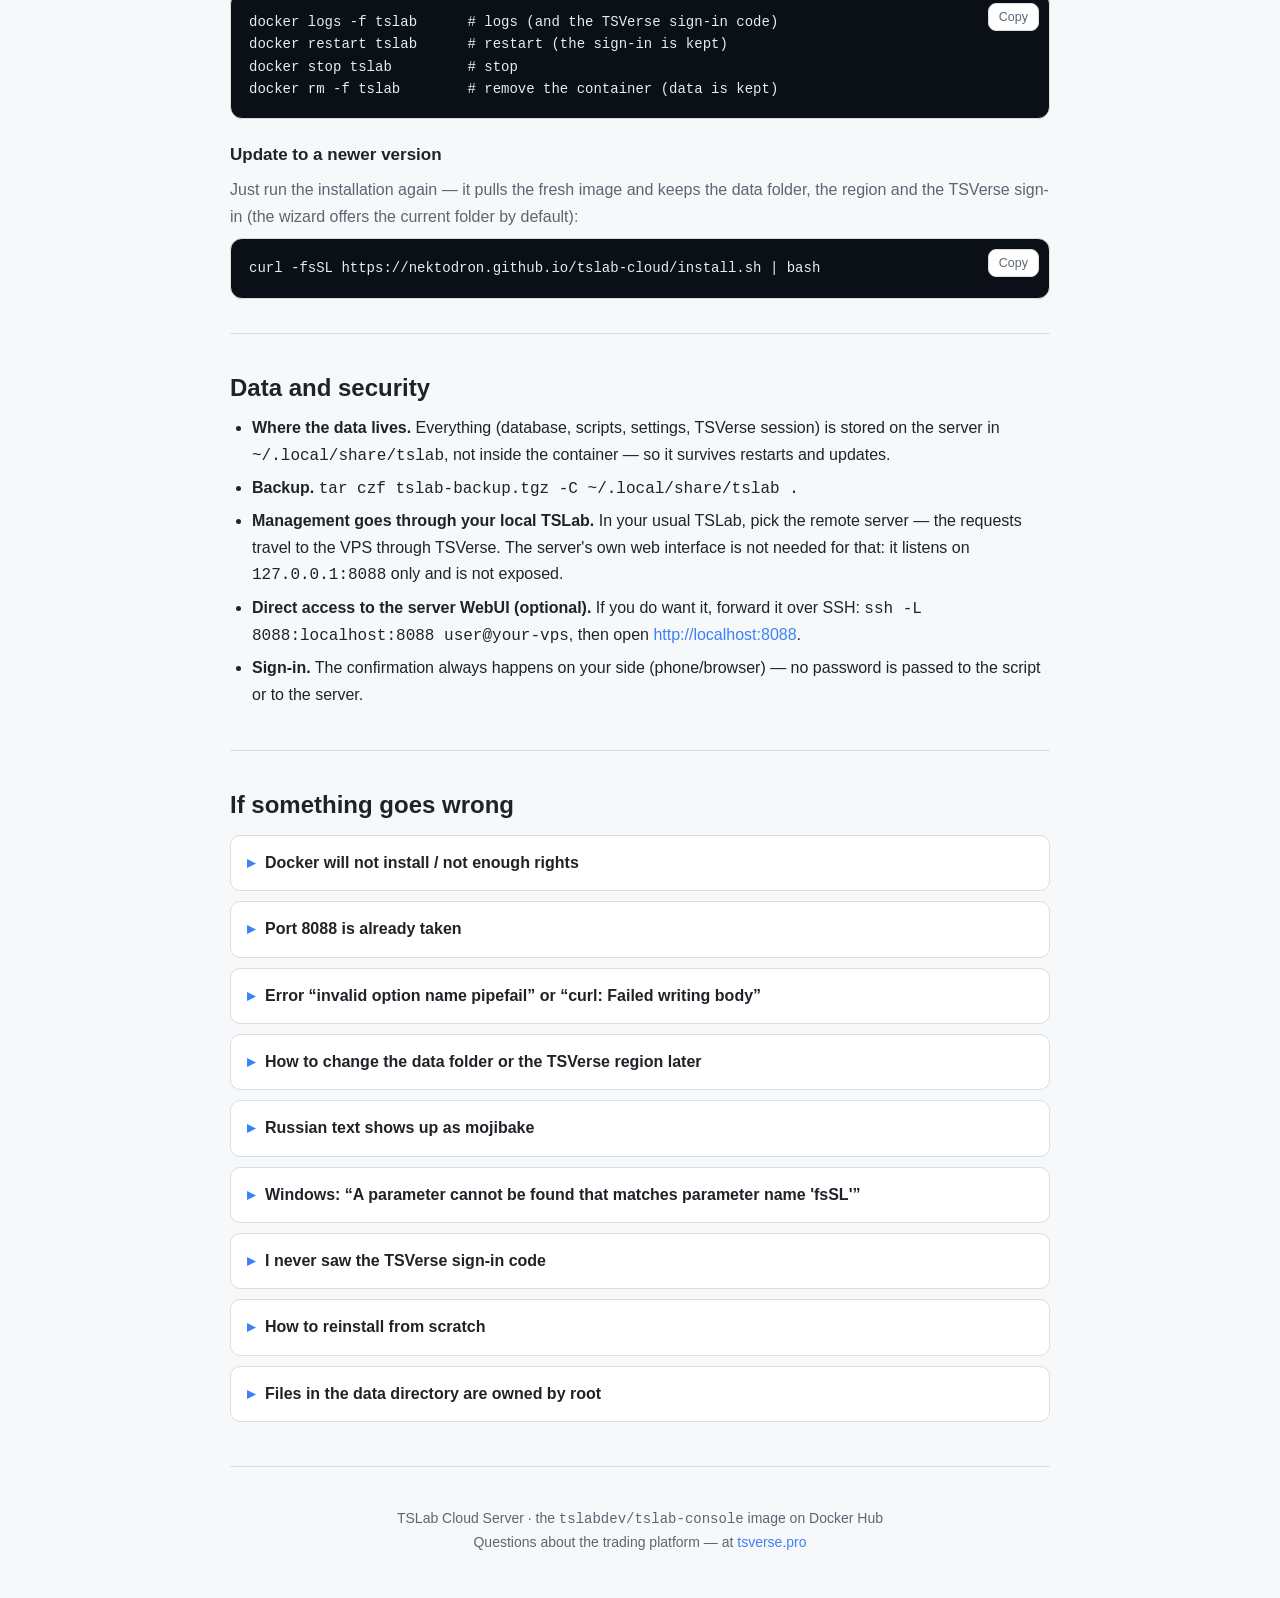
==== commit 525af253: "Installer wizard: pick the data folder and the TSVerse region Re-running the one-liner used to recre" ====
--- a/docs/index.html
+++ b/docs/index.html
@@ -191,6 +191,19 @@
       switches to Russian with <code>TSLAB_LANG=ru</code>. Without the variable it follows the server locale,
       but stays English on a non-UTF-8 terminal, where Cyrillic would come out as mojibake.</div>
 
+    <div class="note" data-l="ru">🧭 <b>Мастер установки.</b> В терминале установщик спросит две вещи:
+      <b>папку для данных</b> и <b>регион TSVerse</b> (<code>global</code> — tsverse.pro, <code>ru</code> — tsverse.ru,
+      <code>us</code> — tsverse.us). Если TSLab уже стоит, папка существующего контейнера подставится
+      сама — достаточно нажать Enter, данные и вход сохранятся. Ответы можно задать заранее
+      переменными <code>TSLAB_DATA_DIR</code> и <code>TSLAB_REGION</code> — тогда вопросы не задаются
+      (удобно для автоматической установки).</div>
+    <div class="note" data-l="en">🧭 <b>Setup wizard.</b> On a terminal the installer asks two things:
+      the <b>data folder</b> and the <b>TSVerse region</b> (<code>global</code> for tsverse.pro,
+      <code>ru</code> for tsverse.ru, <code>us</code> for tsverse.us). If TSLab is already installed, the
+      existing container's folder is offered by default — just press Enter and both the data and the
+      sign-in are kept. Preset either answer with <code>TSLAB_DATA_DIR</code> and
+      <code>TSLAB_REGION</code> to skip the questions (handy for unattended installs).</div>
+
     <div class="note warn" data-l="ru">⚠️ <b>Windows / PowerShell:</b> используйте вкладку <b>«Windows (PowerShell)»</b> выше
       (команду <code>irm … | iex</code>). Команда <code>curl … | bash</code> в PowerShell <b>не работает</b> —
       там <code>curl</code> это <code>Invoke-WebRequest</code>, и вы получите ошибку «Не удается найти параметр fsSL».</div>
@@ -338,8 +351,10 @@
 
     <h3 data-l="ru">Обновление до новой версии</h3>
     <h3 data-l="en">Update to a newer version</h3>
-    <p class="muted" data-l="ru">Просто запустите установку ещё раз — подтянется свежий образ, данные и вход в TSVerse сохранятся:</p>
-    <p class="muted" data-l="en">Just run the installation again — it pulls the fresh image and keeps your data and the TSVerse sign-in:</p>
+    <p class="muted" data-l="ru">Просто запустите установку ещё раз — подтянется свежий образ, а папка данных,
+      регион и вход в TSVerse сохранятся (мастер сам предложит текущую папку):</p>
+    <p class="muted" data-l="en">Just run the installation again — it pulls the fresh image and keeps the data folder,
+      the region and the TSVerse sign-in (the wizard offers the current folder by default):</p>
     <div class="codewrap solo" data-l="ru">
       <button class="copy">Копировать</button>
       <pre><code>curl -fsSL https://nektodron.github.io/tslab-cloud/install.sh | TSLAB_LANG=ru bash</code></pre>
@@ -414,6 +429,19 @@
         likely running a local copy: strip its line endings
         (<code>sed -i 's/\r$//' install.sh</code>) or download it anew.</div></details>
 
+    <details data-l="ru"><summary>Как сменить папку данных или регион TSVerse позже</summary>
+      <div class="body">Запустите установку ещё раз: мастер покажет текущую папку и текущий регион —
+        ответьте <code>n</code> и выберите другие. Разово можно и без вопросов:
+        <br><code>curl -fsSL https://nektodron.github.io/tslab-cloud/install.sh | TSLAB_DATA_DIR=/srv/tslab TSLAB_REGION=ru bash</code>
+        <br>Регион хранится в файле <code>&lt;папка данных&gt;/launchSettings.json</code>. Учтите: смена
+        региона или папки — это другой аккаунтный контур, инстанс попросит новый вход в TSVerse.</div></details>
+    <details data-l="en"><summary>How to change the data folder or the TSVerse region later</summary>
+      <div class="body">Run the installation again: the wizard shows the current folder and region —
+        answer <code>n</code> and pick different ones. Or skip the questions entirely:
+        <br><code>curl -fsSL https://nektodron.github.io/tslab-cloud/install.sh | TSLAB_DATA_DIR=/srv/tslab TSLAB_REGION=ru bash</code>
+        <br>The region lives in <code>&lt;data folder&gt;/launchSettings.json</code>. Note that changing the
+        region or the folder means a different account space — the instance will ask for a new TSVerse sign-in.</div></details>
+
     <details data-l="ru"><summary>Вместо русского текста «кракозябры»</summary>
       <div class="body">Терминал не в UTF-8. Либо переключите его на UTF-8
         (<code>export LANG=ru_RU.UTF-8</code>), либо запустите установщик по-английски — уберите
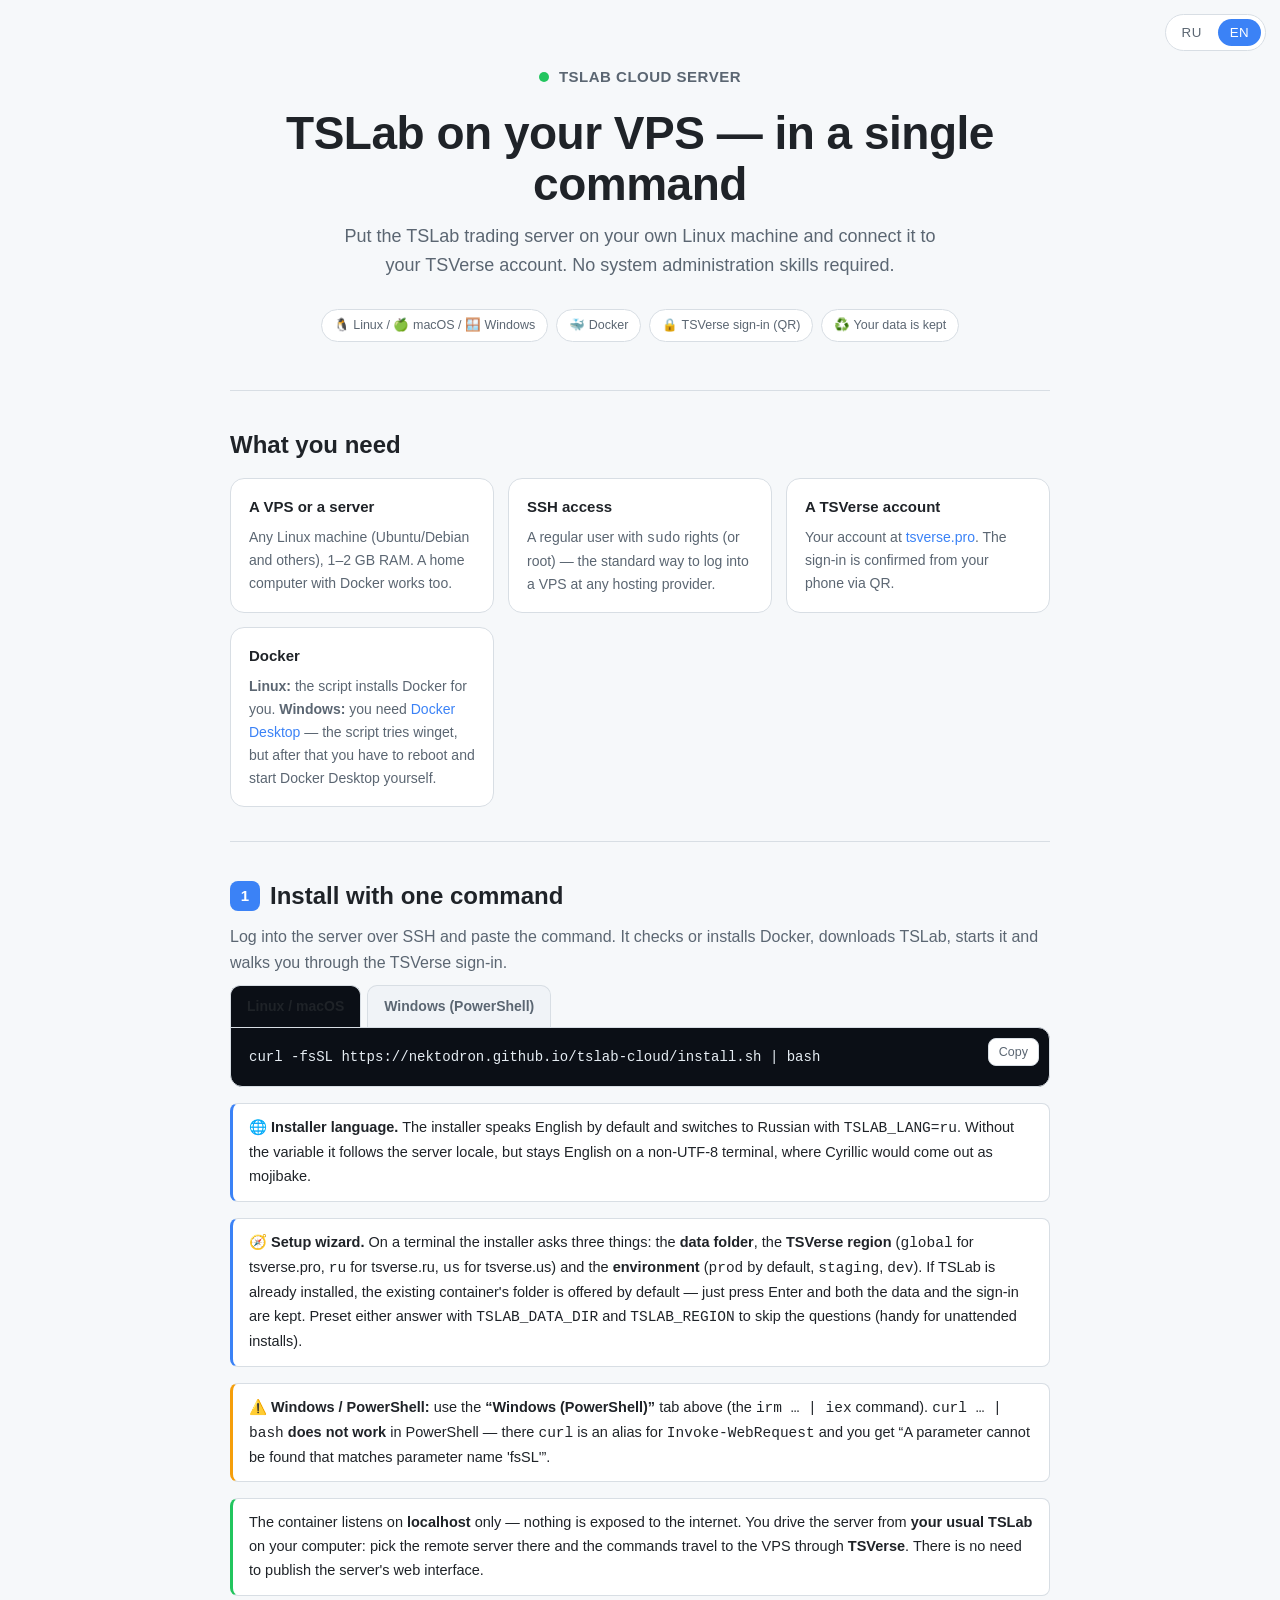
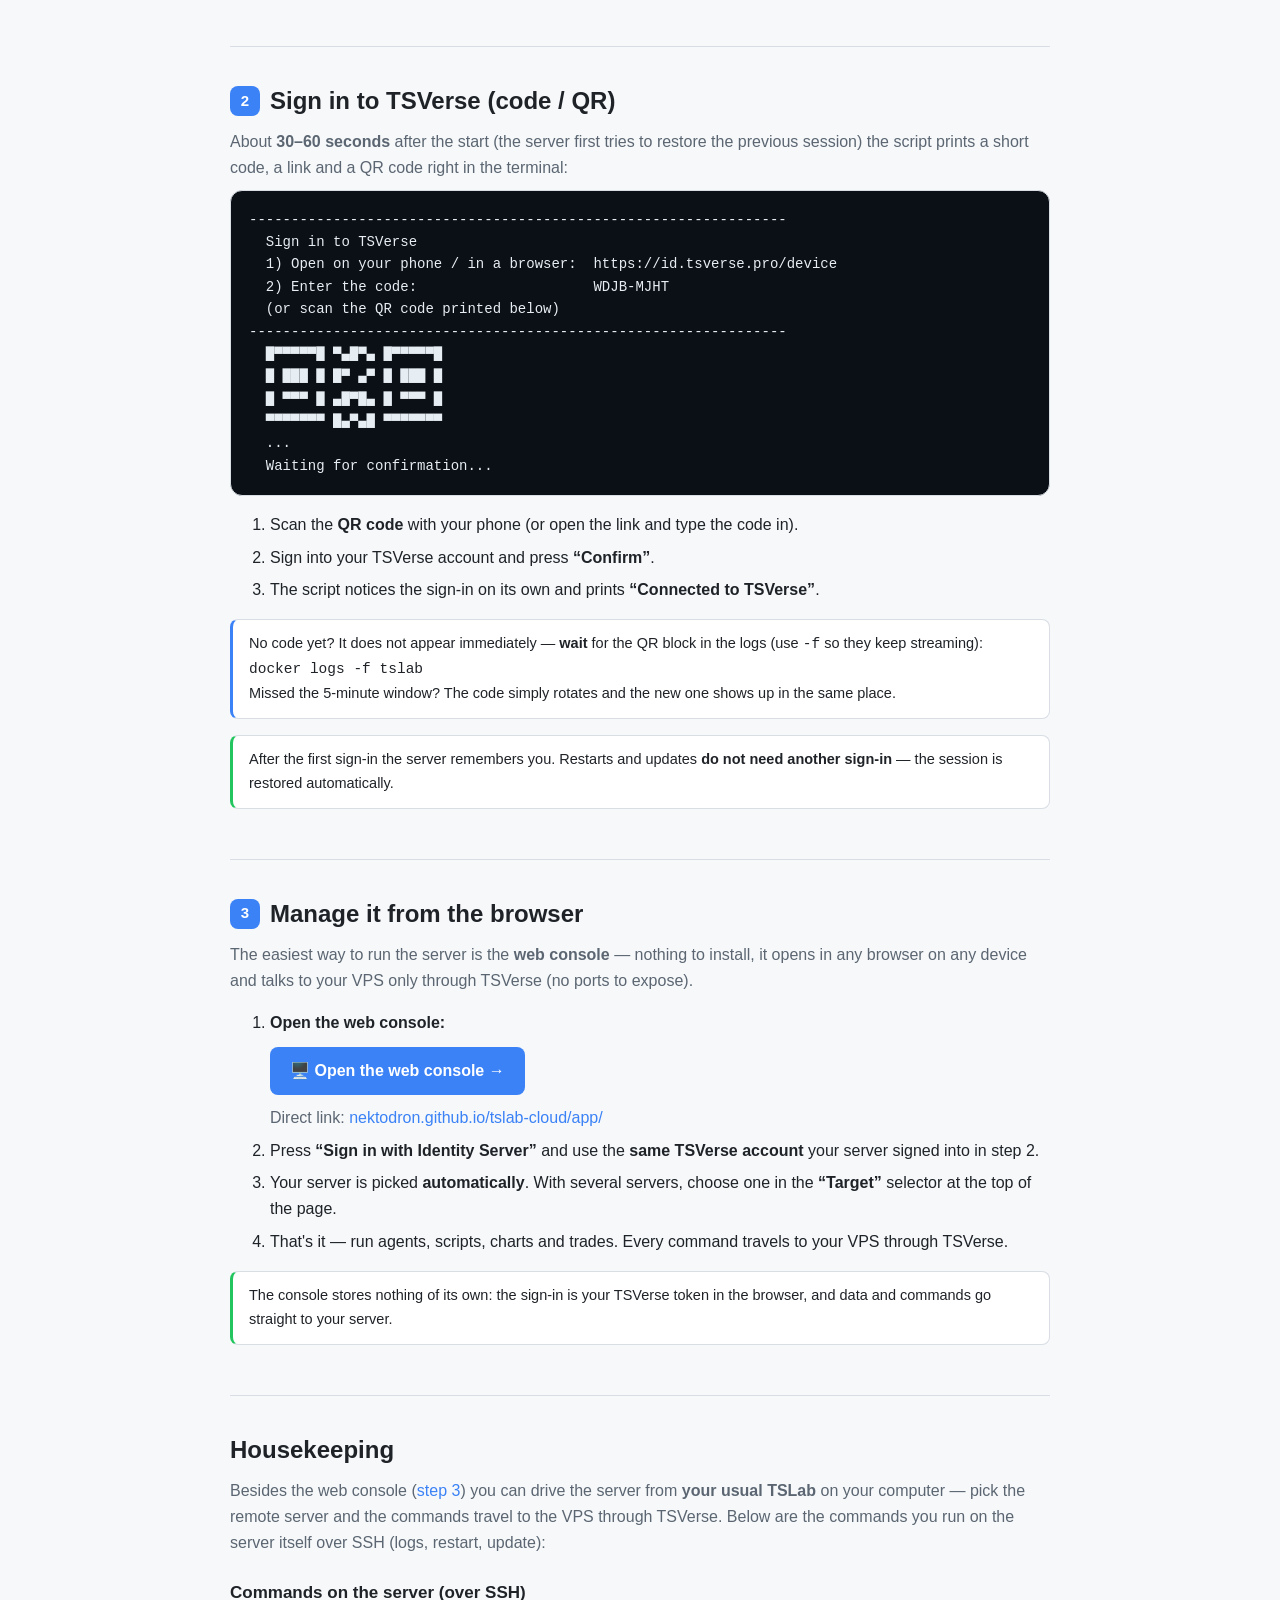
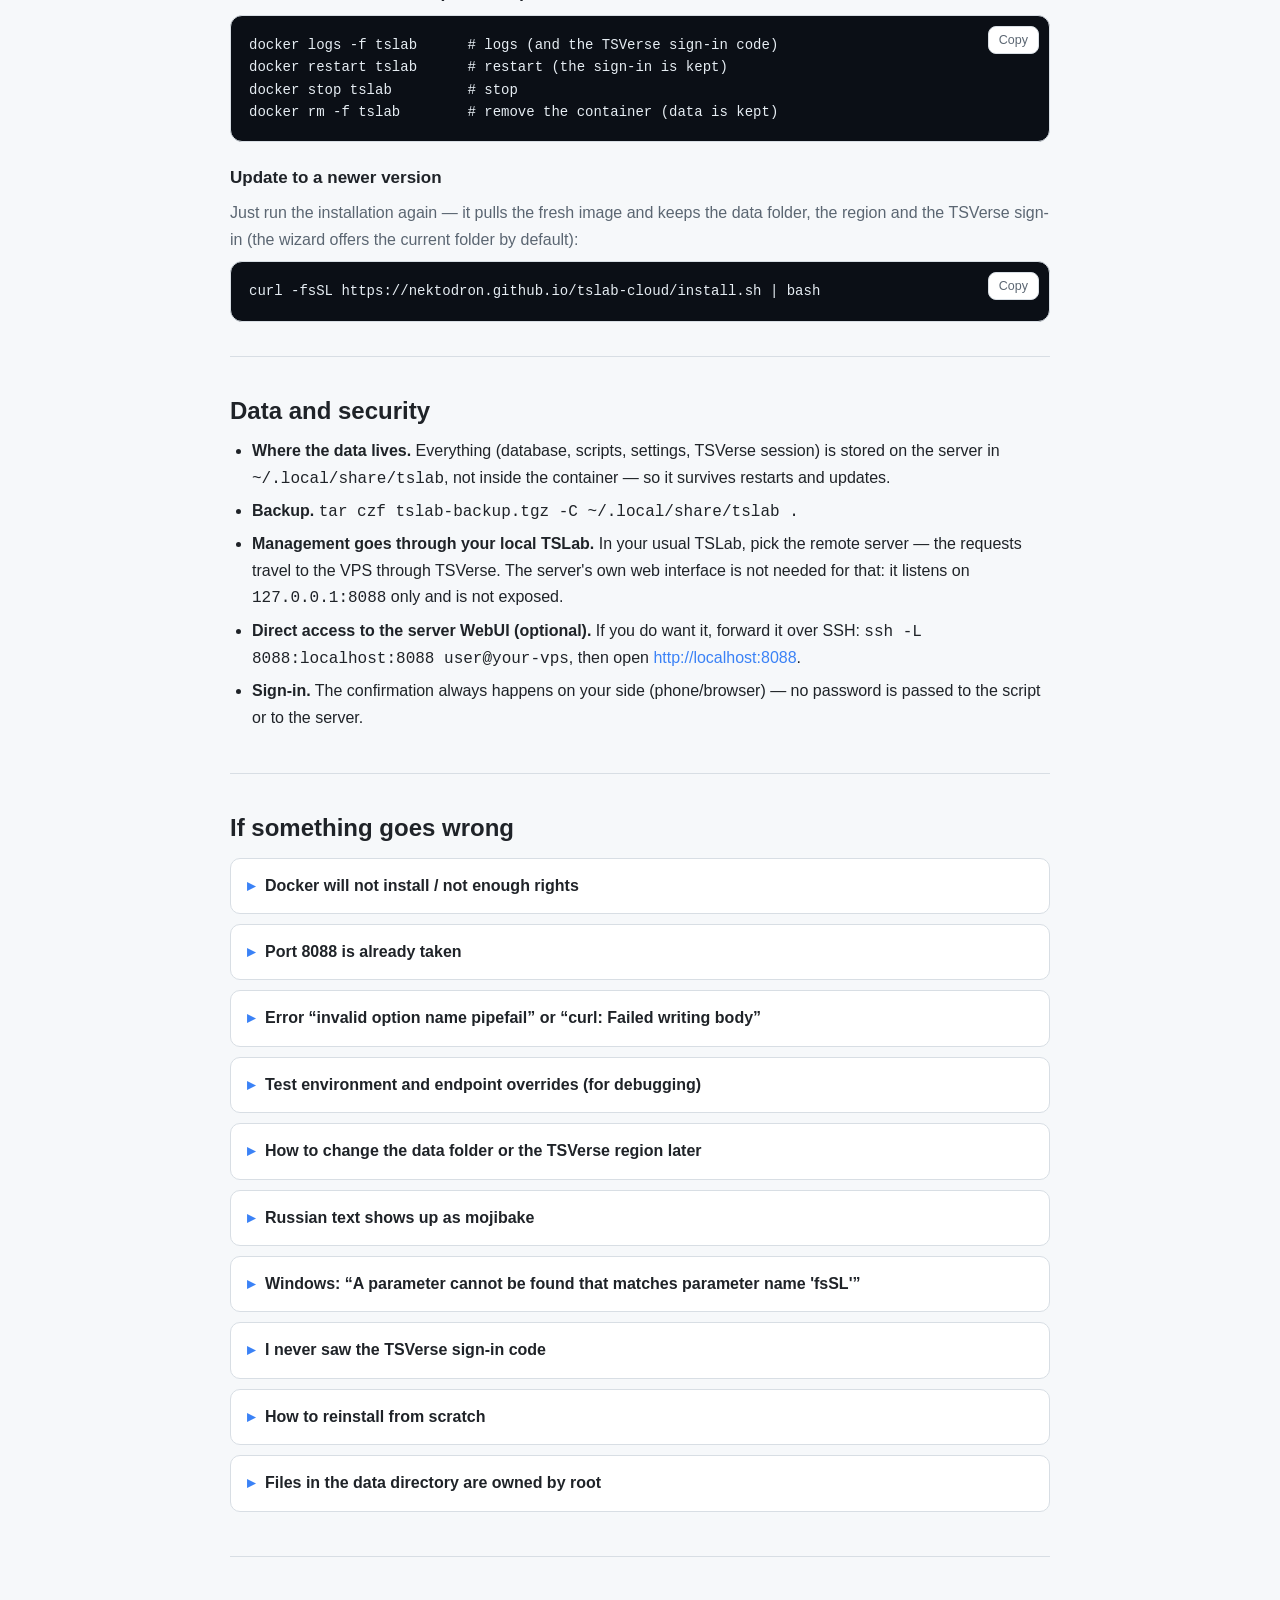
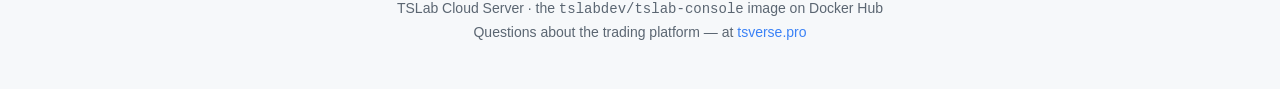
==== commit 62c7b1c5: "Installer: pick the TSVerse environment and override identity/marketplace URLs Everything went to pr" ====
--- a/docs/index.html
+++ b/docs/index.html
@@ -191,15 +191,17 @@
       switches to Russian with <code>TSLAB_LANG=ru</code>. Without the variable it follows the server locale,
       but stays English on a non-UTF-8 terminal, where Cyrillic would come out as mojibake.</div>
 
-    <div class="note" data-l="ru">🧭 <b>Мастер установки.</b> В терминале установщик спросит две вещи:
-      <b>папку для данных</b> и <b>регион TSVerse</b> (<code>global</code> — tsverse.pro, <code>ru</code> — tsverse.ru,
-      <code>us</code> — tsverse.us). Если TSLab уже стоит, папка существующего контейнера подставится
+    <div class="note" data-l="ru">🧭 <b>Мастер установки.</b> В терминале установщик спросит три вещи:
+      <b>папку для данных</b>, <b>регион TSVerse</b> (<code>global</code> — tsverse.pro, <code>ru</code> — tsverse.ru,
+      <code>us</code> — tsverse.us) и <b>окружение</b> (<code>prod</code> по умолчанию, <code>staging</code>,
+      <code>dev</code>). Если TSLab уже стоит, папка существующего контейнера подставится
       сама — достаточно нажать Enter, данные и вход сохранятся. Ответы можно задать заранее
       переменными <code>TSLAB_DATA_DIR</code> и <code>TSLAB_REGION</code> — тогда вопросы не задаются
       (удобно для автоматической установки).</div>
-    <div class="note" data-l="en">🧭 <b>Setup wizard.</b> On a terminal the installer asks two things:
-      the <b>data folder</b> and the <b>TSVerse region</b> (<code>global</code> for tsverse.pro,
-      <code>ru</code> for tsverse.ru, <code>us</code> for tsverse.us). If TSLab is already installed, the
+    <div class="note" data-l="en">🧭 <b>Setup wizard.</b> On a terminal the installer asks three things:
+      the <b>data folder</b>, the <b>TSVerse region</b> (<code>global</code> for tsverse.pro,
+      <code>ru</code> for tsverse.ru, <code>us</code> for tsverse.us) and the <b>environment</b>
+      (<code>prod</code> by default, <code>staging</code>, <code>dev</code>). If TSLab is already installed, the
       existing container's folder is offered by default — just press Enter and both the data and the
       sign-in are kept. Preset either answer with <code>TSLAB_DATA_DIR</code> and
       <code>TSLAB_REGION</code> to skip the questions (handy for unattended installs).</div>
@@ -429,6 +431,31 @@
         likely running a local copy: strip its line endings
         (<code>sed -i 's/\r$//' install.sh</code>) or download it anew.</div></details>
 
+    <details data-l="ru"><summary>Тестовое окружение и подмена адресов (для отладки)</summary>
+      <div class="body">Установщик умеет ставить инстанс не в бой: выберите в мастере окружение
+        <code>staging</code> или <code>dev</code> — контейнер запустится с
+        <code>TSLab__Environment=Development</code> и пойдёт в dev-овские tsstorage / tssignal / id и т.д.
+        <br>Для не-боевых окружений мастер дополнительно спросит два необязательных адреса:
+        <b>identity-сервера</b> (удобно отлаживать страницы <code>/device*</code>) и <b>marketplace</b> —
+        Enter оставляет адреса окружения, <code>-</code> сбрасывает подмену.
+        <br>Без вопросов, одной строкой:
+        <br><code>curl -fsSL https://nektodron.github.io/tslab-cloud/install.sh | TSLAB_ENV=dev TSLAB_REGION=ru TSLAB_IDENTITY_URL=http://192.168.0.10:5001 TSLAB_MARKETPLACE_URL=http://192.168.0.10:8080/v1 bash</code>
+        <br>Подмены складываются в <code>&lt;папка данных&gt;/environment.override.json</code> и монтируются
+        в контейнер как <code>/app/environment.json</code> — файл накрывает только указанные адреса,
+        остальные берутся из каталога окружения. При возврате на <code>prod</code> файл удаляется.</div></details>
+    <details data-l="en"><summary>Test environment and endpoint overrides (for debugging)</summary>
+      <div class="body">The installer can put the instance somewhere other than production: pick
+        <code>staging</code> or <code>dev</code> in the wizard and the container starts with
+        <code>TSLab__Environment=Development</code>, talking to the dev tsstorage / tssignal / id and so on.
+        <br>For non-production environments the wizard also asks for two optional URLs: the
+        <b>identity server</b> (handy for debugging the <code>/device*</code> pages) and <b>marketplace</b> —
+        Enter keeps the environment defaults, <code>-</code> clears an override.
+        <br>Without any questions, in one line:
+        <br><code>curl -fsSL https://nektodron.github.io/tslab-cloud/install.sh | TSLAB_ENV=dev TSLAB_REGION=ru TSLAB_IDENTITY_URL=http://192.168.0.10:5001 TSLAB_MARKETPLACE_URL=http://192.168.0.10:8080/v1 bash</code>
+        <br>The overrides land in <code>&lt;data folder&gt;/environment.override.json</code> and are mounted into
+        the container as <code>/app/environment.json</code>. The file overrides only the listed URLs; the rest
+        come from the environment catalog. Switching back to <code>prod</code> deletes it.</div></details>
+
     <details data-l="ru"><summary>Как сменить папку данных или регион TSVerse позже</summary>
       <div class="body">Запустите установку ещё раз: мастер покажет текущую папку и текущий регион —
         ответьте <code>n</code> и выберите другие. Разово можно и без вопросов:
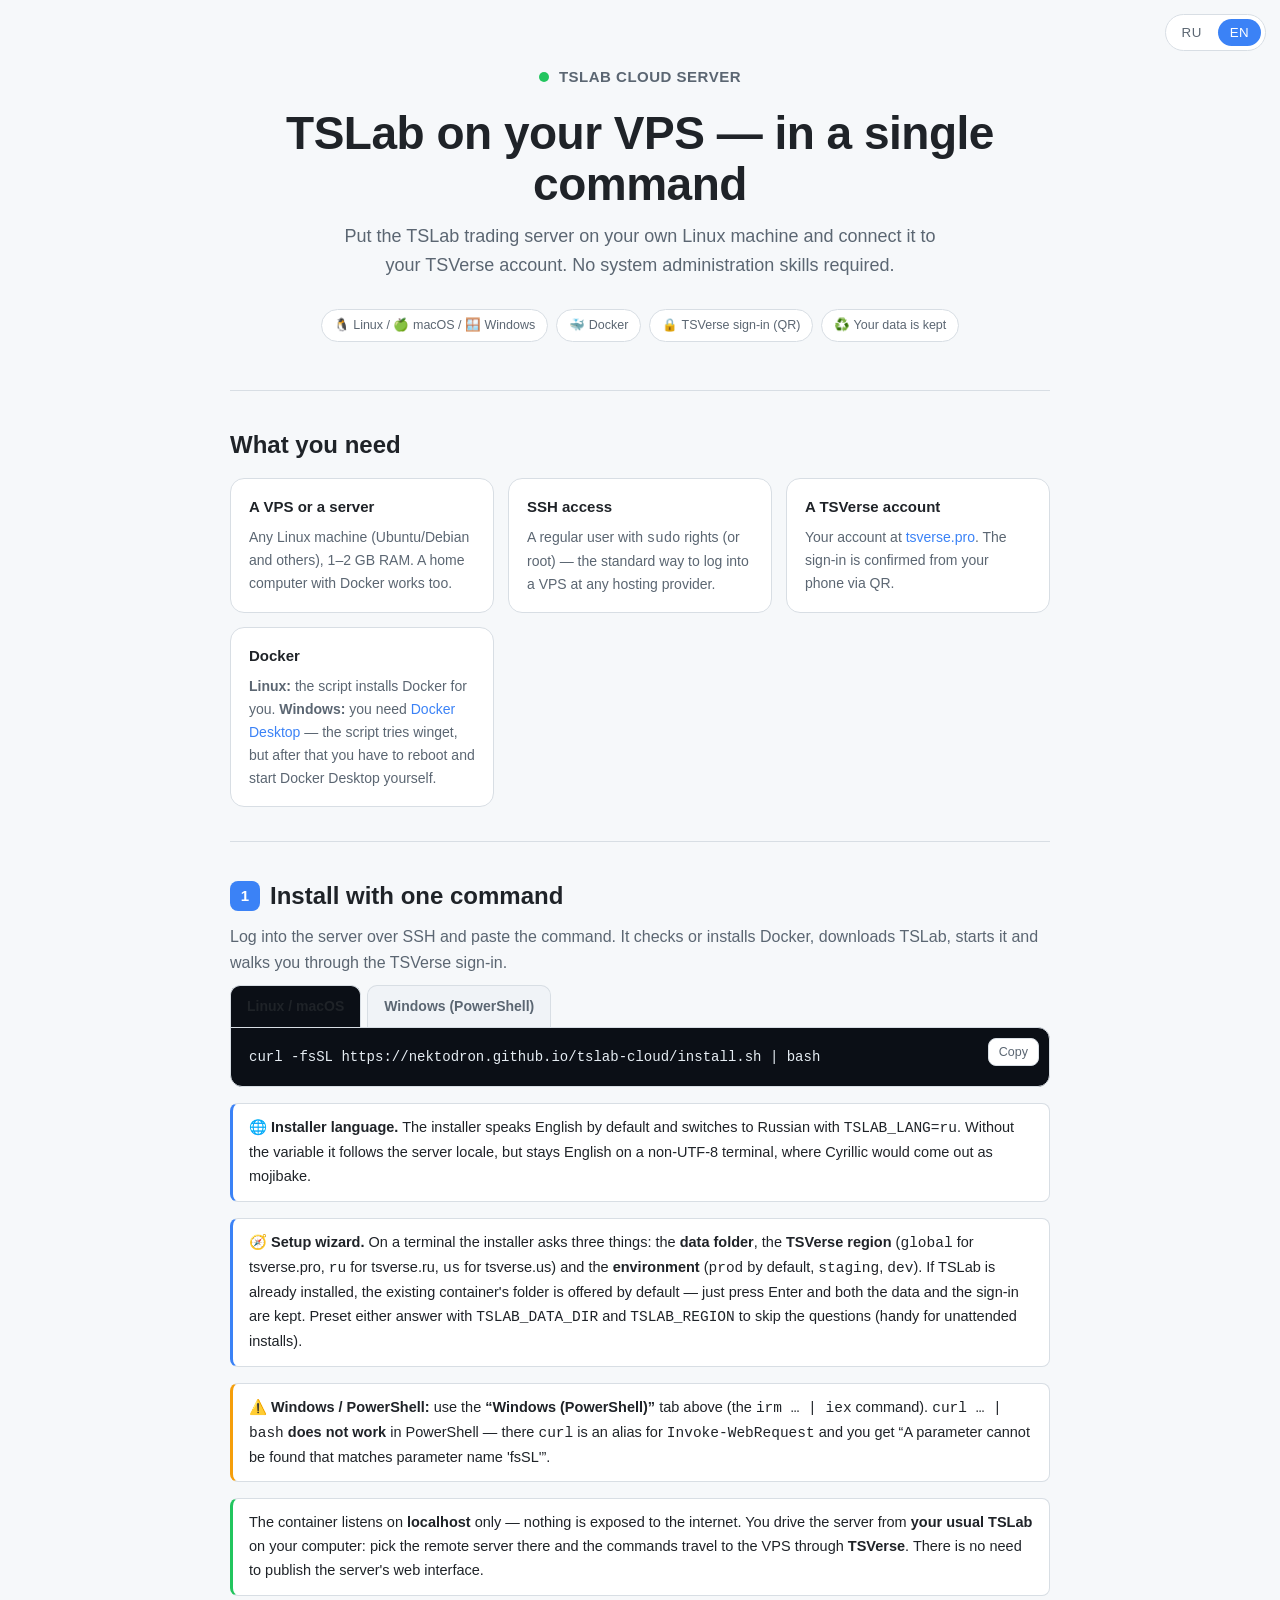
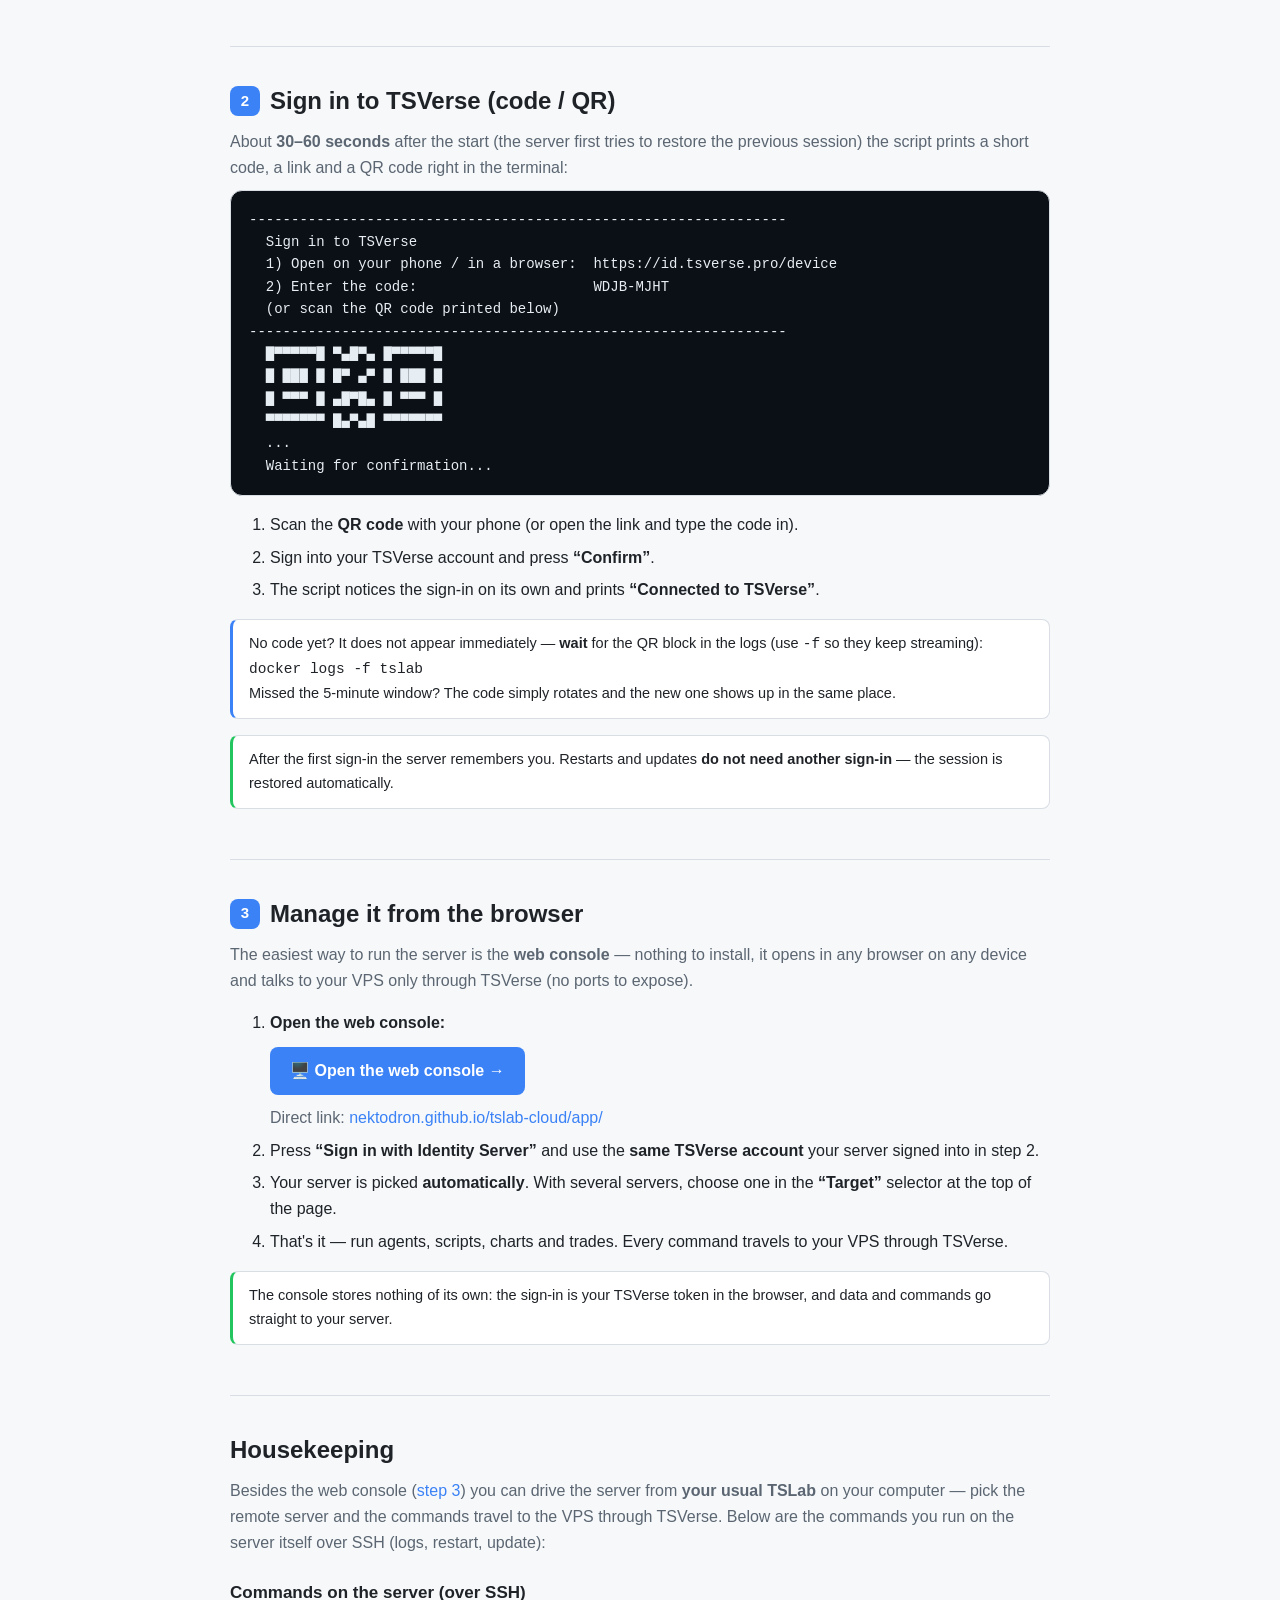
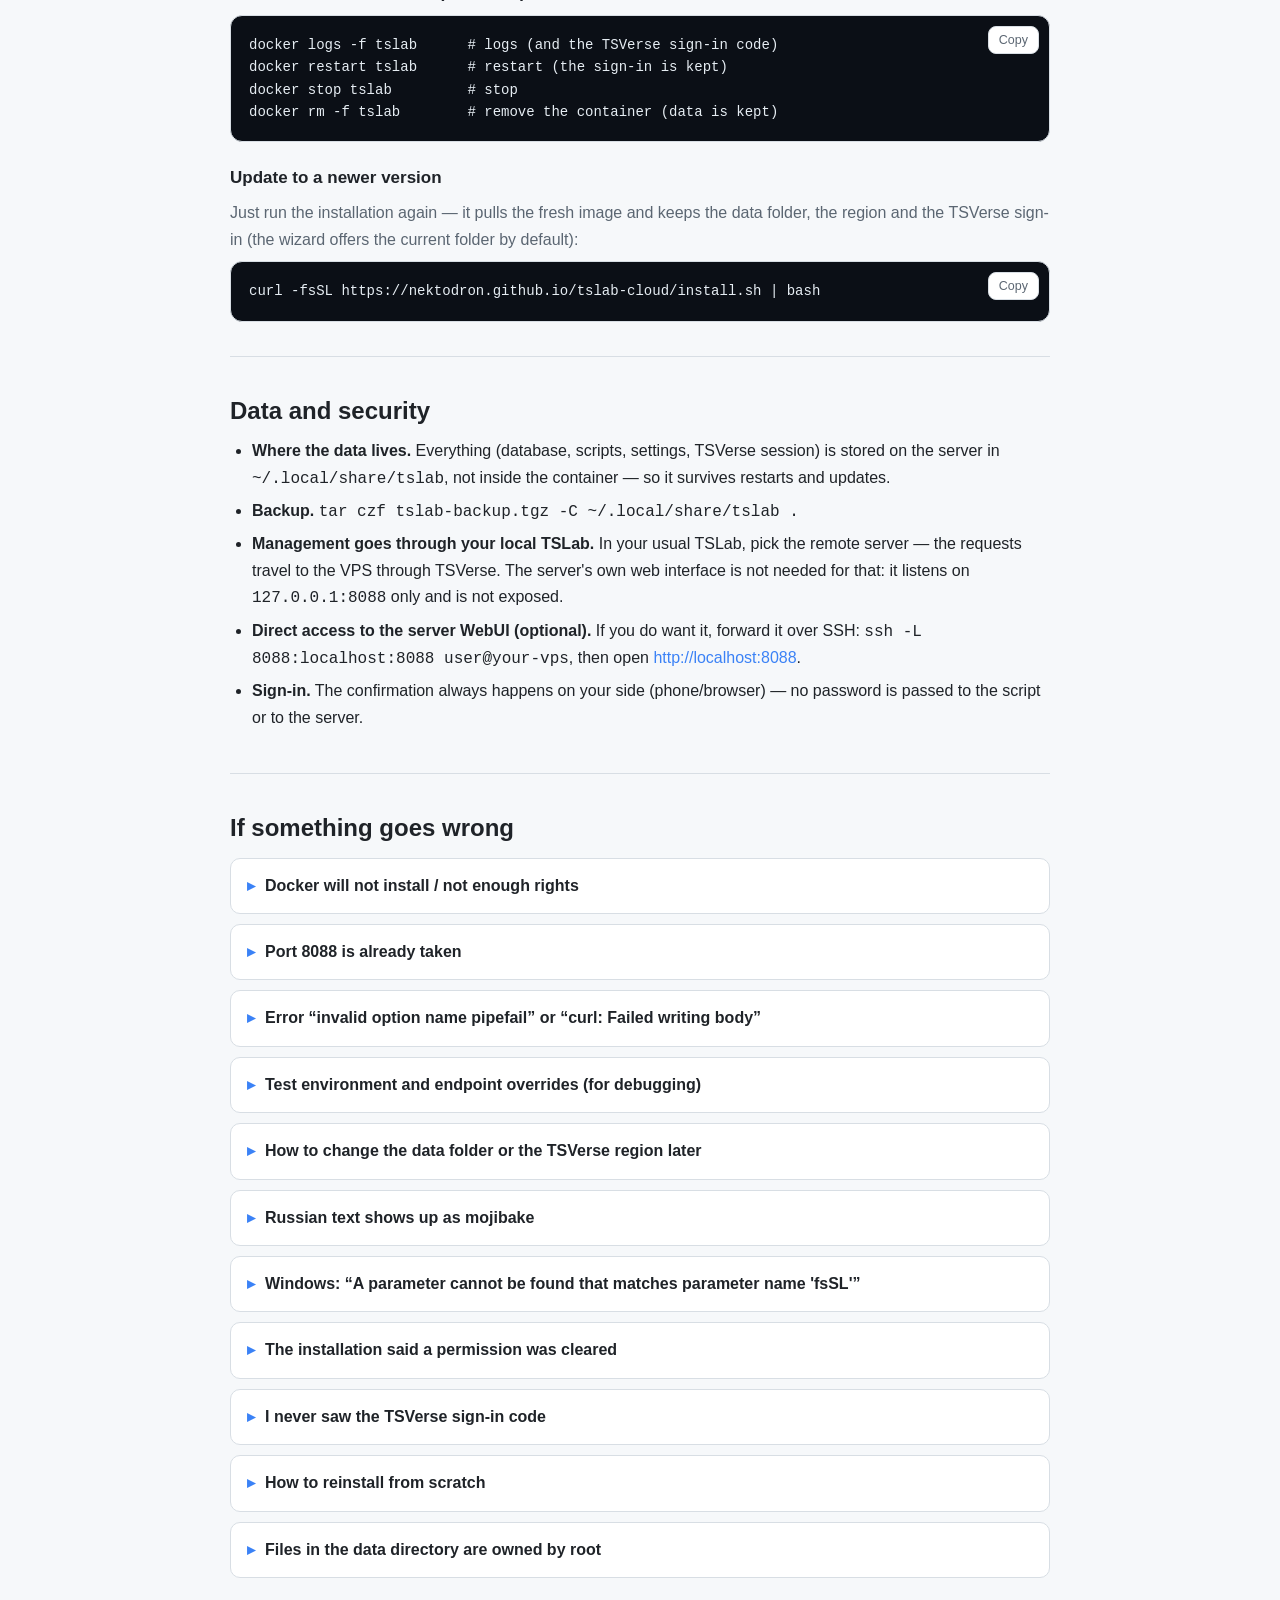
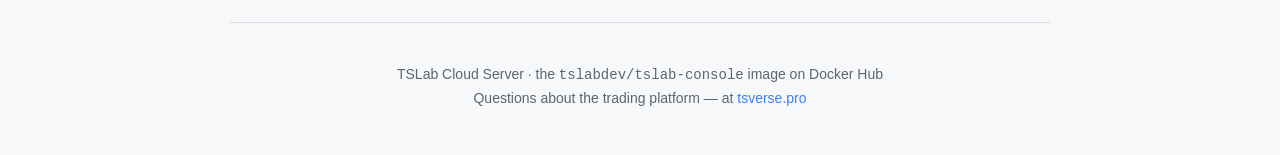
==== commit 4ec02e1c: "Installer: explain a permission cleared on the TSVerse consent page The consent page lets the user c" ====
--- a/docs/index.html
+++ b/docs/index.html
@@ -489,6 +489,26 @@
         <b>Windows (PowerShell)</b> tab instead:
         <br><code>irm https://nektodron.github.io/tslab-cloud/install.ps1 | iex</code></div></details>
 
+    <details data-l="ru"><summary>Установка сказала, что снято разрешение</summary>
+      <div class="body">На странице подтверждения TSVerse (там, где вы вводите код) можно снять галочки
+        с разрешений. Два снимать нельзя:
+        <br><b>Offline Access</b> — без него сервер не получает refresh-токен, не может держать сессию,
+        и вход <b>вообще не завершится</b>: контейнер будет молча выдавать новый код каждые несколько минут.
+        <br><b>Provides access to shop api</b> — без него закрыты брокерские подключения, лицензии,
+        подписки и загрузка провайдеров: сервер запустится, но список источников данных будет пуст.
+        <br>Установщик называет снятые разрешения ровно так, как они подписаны на форме. Лечение одно:
+        запустить установку ещё раз и оставить все галочки. Данные и папка при этом сохраняются.</div></details>
+    <details data-l="en"><summary>The installation said a permission was cleared</summary>
+      <div class="body">The TSVerse confirmation page (the one where you type the code) lets you clear
+        individual permissions. Two of them must stay checked:
+        <br><b>Offline Access</b> — without it the server gets no refresh token, cannot keep its session, and
+        the sign-in <b>never completes</b>: the container silently issues a new code every few minutes.
+        <br><b>Provides access to shop api</b> — without it broker connections, licences, subscriptions and
+        provider downloads are closed: the server starts, but the data source list stays empty.
+        <br>The installer names the cleared permissions exactly as they are labelled on that page. The fix is
+        the same in both cases: run the installation again and leave every permission checked. Your data and
+        folder are kept.</div></details>
+
     <details data-l="ru"><summary>Не увидел код входа в TSVerse</summary>
       <div class="body">Код появляется через <b>~30–60 секунд</b> после старта (сервер сперва пытается
         восстановить прошлую сессию). Смотрите логи с <code>-f</code> и дождитесь блока с QR:
